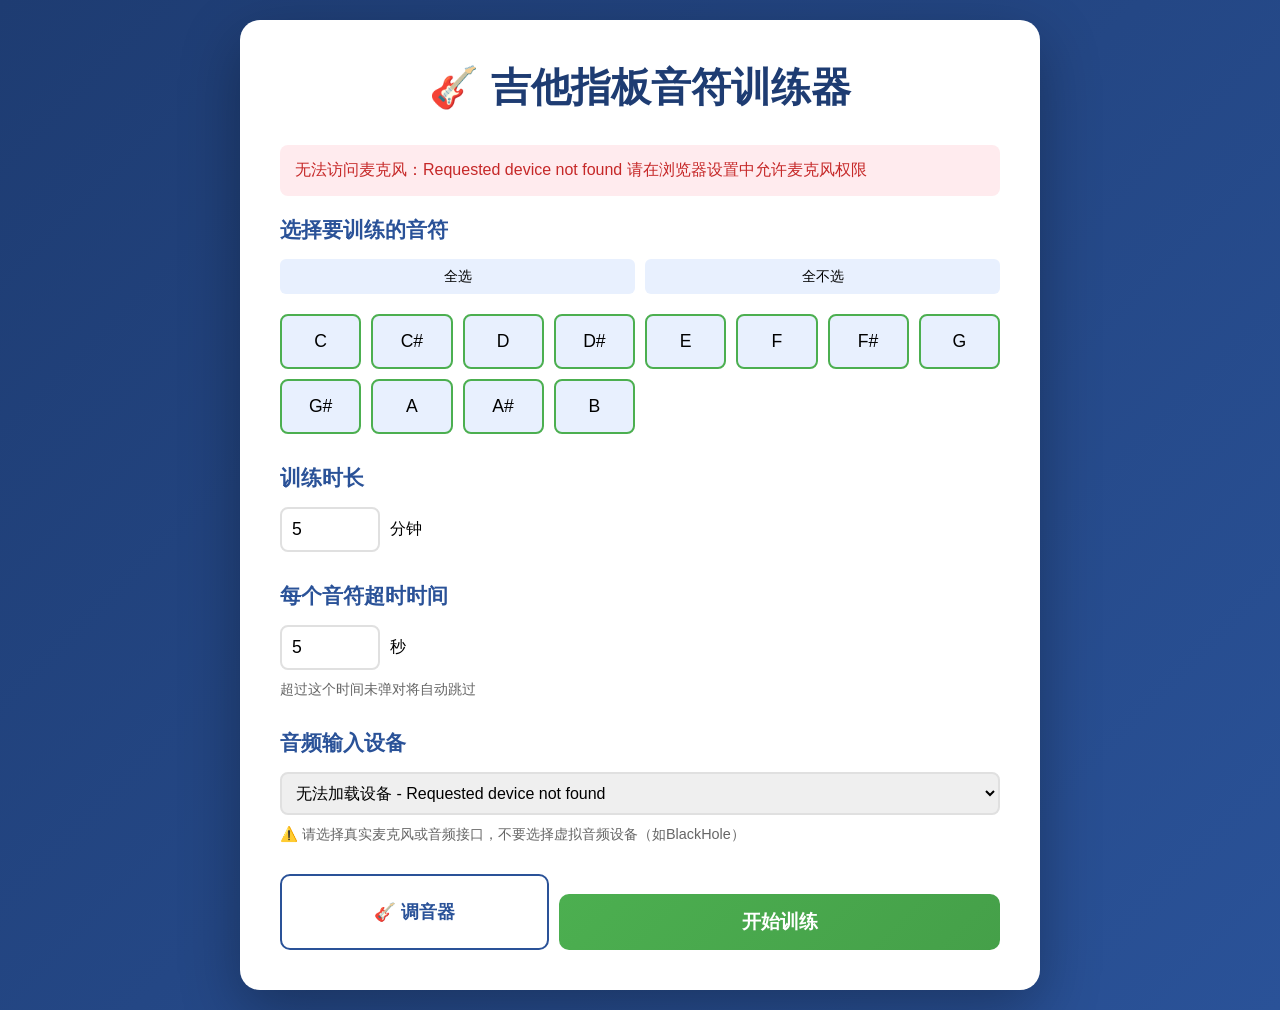
==== index.html @ ab7a96dc "Add guitar trainer with timeout feature Features: - Audio-based guitar note training - Real-time pit" ====
<!DOCTYPE html>
<html lang="zh-CN">
<head>
    <meta charset="UTF-8">
    <meta name="viewport" content="width=device-width, initial-scale=1.0">
    <title>吉他指板音符训练器</title>
    <style>
        * {
            margin: 0;
            padding: 0;
            box-sizing: border-box;
        }

        body {
            font-family: -apple-system, BlinkMacSystemFont, "Segoe UI", Roboto, sans-serif;
            background: linear-gradient(135deg, #1e3c72 0%, #2a5298 100%);
            min-height: 100vh;
            display: flex;
            justify-content: center;
            align-items: center;
            padding: 20px;
        }

        .container {
            background: white;
            border-radius: 20px;
            box-shadow: 0 20px 60px rgba(0, 0, 0, 0.3);
            padding: 40px;
            max-width: 800px;
            width: 100%;
        }

        h1 {
            text-align: center;
            color: #1e3c72;
            margin-bottom: 30px;
            font-size: 2.5em;
        }

        .screen {
            display: none;
        }

        .screen.active {
            display: block;
            animation: fadeIn 0.3s ease-in;
        }

        @keyframes fadeIn {
            from { opacity: 0; transform: translateY(10px); }
            to { opacity: 1; transform: translateY(0); }
        }

        /* Setup Screen */
        .setup-section {
            margin-bottom: 30px;
        }

        .setup-section h2 {
            color: #2a5298;
            margin-bottom: 15px;
            font-size: 1.3em;
        }

        .notes-grid {
            display: grid;
            grid-template-columns: repeat(auto-fit, minmax(80px, 1fr));
            gap: 10px;
            margin-bottom: 15px;
        }

        .note-checkbox {
            display: flex;
            align-items: center;
            justify-content: center;
            padding: 15px;
            background: #f5f5f5;
            border-radius: 8px;
            cursor: pointer;
            transition: all 0.2s;
            border: 2px solid transparent;
            user-select: none;
        }

        .note-checkbox:hover {
            background: #e8f0fe;
            border-color: #2a5298;
        }

        .note-checkbox.checked {
            background: #e8f0fe;
            border-color: #4CAF50;
        }

        .note-checkbox input {
            display: none;
        }

        .note-checkbox label {
            cursor: pointer;
            font-weight: 500;
            font-size: 1.1em;
        }

        .quick-actions {
            display: flex;
            gap: 10px;
            margin-bottom: 20px;
        }

        .quick-actions button {
            flex: 1;
            padding: 8px;
            background: #e8f0fe;
            border: none;
            border-radius: 6px;
            cursor: pointer;
            font-size: 0.9em;
        }

        .quick-actions button:hover {
            background: #d2e3fc;
        }

        .timer-input {
            display: flex;
            align-items: center;
            gap: 10px;
        }

        .timer-input input {
            width: 100px;
            padding: 10px;
            border: 2px solid #e0e0e0;
            border-radius: 8px;
            font-size: 1.1em;
        }

        .btn-primary {
            width: 100%;
            padding: 15px;
            background: linear-gradient(135deg, #4CAF50 0%, #45a049 100%);
            color: white;
            border: none;
            border-radius: 10px;
            font-size: 1.2em;
            font-weight: bold;
            cursor: pointer;
            margin-top: 20px;
            transition: transform 0.2s;
        }

        .btn-primary:hover {
            transform: scale(1.02);
        }

        .btn-primary:disabled {
            background: #ccc;
            cursor: not-allowed;
            transform: none;
        }

        /* Training Screen */
        .training-header {
            display: flex;
            justify-content: space-between;
            align-items: center;
            margin-bottom: 30px;
        }

        .timer-display {
            font-size: 1.5em;
            color: #2a5298;
            font-weight: bold;
        }

        .progress {
            font-size: 1.2em;
            color: #666;
        }

        .note-display {
            text-align: center;
            margin: 60px 0;
        }

        .target-note {
            font-size: 8em;
            font-weight: bold;
            color: #1e3c72;
            margin-bottom: 20px;
            text-shadow: 2px 2px 4px rgba(0,0,0,0.1);
        }

        .detected-note {
            font-size: 2em;
            color: #666;
            min-height: 2.5em;
        }

        .detected-note.close {
            color: #ff9800;
        }

        .detected-note.correct {
            color: #4CAF50;
            animation: pulse 0.3s ease-in-out;
        }

        @keyframes pulse {
            0%, 100% { transform: scale(1); }
            50% { transform: scale(1.1); }
        }

        /* Note Timeout Progress Bar */
        .note-timeout-bar {
            width: 100%;
            height: 8px;
            background: #e0e0e0;
            border-radius: 4px;
            overflow: hidden;
            margin-top: 15px;
        }

        .timeout-progress {
            height: 100%;
            width: 100%;
            background: linear-gradient(90deg, #4CAF50 0%, #8BC34A 50%, #CDDC39 100%);
            transition: width 0.1s linear;
            border-radius: 4px;
        }

        .timeout-progress.warning {
            background: linear-gradient(90deg, #FFC107 0%, #FF9800 100%);
        }

        .timeout-progress.danger {
            background: #F44336;
        }

        .mic-indicator {
            width: 100%;
            margin: 30px 0;
        }

        .waveform-canvas {
            width: 100%;
            height: 150px;
            background: #f5f5f5;
            border-radius: 10px;
            border: 2px solid #e0e0e0;
            display: block;
        }

        .frequency-display {
            text-align: center;
            margin-top: 10px;
            color: #666;
            font-size: 0.9em;
            font-family: monospace;
        }

        .training-controls {
            display: flex;
            gap: 10px;
            margin-top: 30px;
        }

        .training-controls button {
            flex: 1;
            padding: 12px;
            border: none;
            border-radius: 8px;
            font-size: 1em;
            cursor: pointer;
            font-weight: 500;
        }

        .btn-pause {
            background: #ff9800;
            color: white;
        }

        .btn-stop {
            background: #f44336;
            color: white;
        }

        /* Results Screen */
        .results {
            text-align: center;
        }

        .results h2 {
            color: #4CAF50;
            font-size: 2.5em;
            margin-bottom: 30px;
        }

        .stats {
            display: grid;
            grid-template-columns: repeat(auto-fit, minmax(150px, 1fr));
            gap: 20px;
            margin: 40px 0;
        }

        .stat-item {
            padding: 20px;
            background: #f5f5f5;
            border-radius: 12px;
        }

        .stat-value {
            font-size: 2.5em;
            font-weight: bold;
            color: #1e3c72;
            margin-bottom: 5px;
        }

        .stat-label {
            color: #666;
            font-size: 0.9em;
        }

        .flash-correct {
            animation: flashGreen 0.5s ease-out;
        }

        @keyframes flashGreen {
            0%, 100% { background: white; }
            50% { background: #c8e6c9; }
        }

        .error-message {
            background: #ffebee;
            color: #c62828;
            padding: 15px;
            border-radius: 8px;
            margin-bottom: 20px;
            display: none;
        }

        .error-message.show {
            display: block;
        }

        /* Tuner Screen */
        .tuner-header {
            text-align: center;
            margin-bottom: 30px;
        }

        .tuner-header h2 {
            color: #1e3c72;
            margin-bottom: 10px;
        }

        .tuner-instruction {
            color: #666;
            font-size: 0.95em;
        }

        .string-selector {
            display: grid;
            grid-template-columns: repeat(6, 1fr);
            gap: 10px;
            margin-bottom: 30px;
        }

        .string-btn {
            padding: 15px 10px;
            border: 2px solid #e0e0e0;
            border-radius: 10px;
            background: white;
            cursor: pointer;
            font-size: 1.1em;
            font-weight: bold;
            color: #1e3c72;
            transition: all 0.2s;
            text-align: center;
            line-height: 1.4;
        }

        .string-btn span {
            display: block;
            font-size: 0.7em;
            font-weight: normal;
            color: #999;
            margin-top: 5px;
        }

        .string-btn:hover {
            background: #f0f0f0;
            transform: translateY(-2px);
        }

        .string-btn.active {
            background: linear-gradient(135deg, #667eea 0%, #764ba2 100%);
            color: white;
            border-color: #667eea;
        }

        .string-btn.active span {
            color: rgba(255, 255, 255, 0.8);
        }

        .tuner-display {
            text-align: center;
            margin-bottom: 30px;
        }

        .current-frequency {
            font-size: 1.2em;
            color: #666;
            margin-bottom: 10px;
            font-family: monospace;
        }

        .current-note {
            font-size: 4em;
            font-weight: bold;
            color: #1e3c72;
            margin: 20px 0;
        }

        .cents-deviation {
            font-size: 2em;
            font-weight: bold;
            font-family: monospace;
            margin: 10px 0;
        }

        .cents-deviation.flat {
            color: #f44336;
        }

        .cents-deviation.sharp {
            color: #ff9800;
        }

        .cents-deviation.in-tune {
            color: #4CAF50;
        }

        .tuning-indicator {
            position: relative;
            height: 80px;
            background: linear-gradient(to right, #f44336 0%, #ff9800 40%, #4CAF50 50%, #ff9800 60%, #f44336 100%);
            border-radius: 10px;
            margin-bottom: 30px;
            overflow: visible;
        }

        .indicator-scale {
            position: relative;
            height: 100%;
            display: flex;
            align-items: center;
            justify-content: space-between;
            padding: 0 10px;
        }

        .scale-mark {
            position: absolute;
            color: white;
            font-size: 0.85em;
            font-weight: bold;
            transform: translateX(-50%);
        }

        .scale-mark.center {
            font-size: 1.1em;
        }

        .indicator-needle {
            position: absolute;
            top: -10px;
            left: 50%;
            width: 4px;
            height: 100px;
            background: #333;
            transform: translateX(-50%);
            transition: left 0.1s ease-out;
            border-radius: 2px;
            box-shadow: 0 2px 8px rgba(0,0,0,0.3);
        }

        .indicator-needle::before {
            content: '';
            position: absolute;
            top: 0;
            left: 50%;
            transform: translateX(-50%);
            width: 0;
            height: 0;
            border-left: 8px solid transparent;
            border-right: 8px solid transparent;
            border-top: 12px solid #333;
        }

        .tuning-status {
            position: absolute;
            bottom: -30px;
            left: 50%;
            transform: translateX(-50%);
            font-size: 1.2em;
            font-weight: bold;
            white-space: nowrap;
        }

        .tuner-controls {
            display: flex;
            gap: 10px;
            margin-top: 30px;
        }

        .tuner-controls button {
            flex: 1;
        }

        .btn-secondary {
            padding: 15px 30px;
            border: 2px solid #2a5298;
            border-radius: 10px;
            background: white;
            color: #2a5298;
            font-size: 1.1em;
            font-weight: 600;
            cursor: pointer;
            transition: all 0.2s;
        }

        .btn-secondary:hover {
            background: #f0f0f0;
            transform: translateY(-2px);
        }
    </style>
</head>
<body>
    <div class="container">
        <h1>🎸 吉他指板音符训练器</h1>

        <div class="error-message" id="errorMessage"></div>

        <!-- Setup Screen -->
        <div class="screen active" id="setupScreen">
            <div class="setup-section">
                <h2>选择要训练的音符</h2>
                <div class="quick-actions">
                    <button onclick="selectAllNotes()">全选</button>
                    <button onclick="deselectAllNotes()">全不选</button>
                </div>
                <div class="notes-grid" id="notesGrid"></div>
            </div>

            <div class="setup-section">
                <h2>训练时长</h2>
                <div class="timer-input">
                    <input type="number" id="durationInput" value="5" min="1" max="60">
                    <span>分钟</span>
                </div>
            </div>

            <div class="setup-section">
                <h2>每个音符超时时间</h2>
                <div class="timer-input">
                    <input type="number" id="noteTimeoutInput" value="5" min="1" max="30">
                    <span>秒</span>
                </div>
                <p style="margin-top: 10px; color: #666; font-size: 0.9em;">超过这个时间未弹对将自动跳过</p>
            </div>

            <div class="setup-section">
                <h2>音频输入设备</h2>
                <select id="audioDeviceSelect" style="width: 100%; padding: 10px; border: 2px solid #e0e0e0; border-radius: 8px; font-size: 1em;">
                    <option value="">加载中...</option>
                </select>
                <p style="margin-top: 10px; color: #666; font-size: 0.9em;">⚠️ 请选择真实麦克风或音频接口，不要选择虚拟音频设备（如BlackHole）</p>
            </div>

            <div style="display: flex; gap: 10px;">
                <button class="btn-secondary" onclick="showTuner()" style="flex: 1;">🎸 调音器</button>
                <button class="btn-primary" onclick="startTraining()" style="flex: 2;">开始训练</button>
            </div>
        </div>

        <!-- Tuner Screen -->
        <div class="screen" id="tunerScreen">
            <div class="tuner-header">
                <h2>吉他调音器</h2>
                <p class="tuner-instruction">请弹奏一根弦，调音器会自动检测</p>
            </div>

            <div class="string-selector">
                <button class="string-btn" data-string="0" onclick="selectString(0)">E2<br><span>82.41 Hz</span></button>
                <button class="string-btn" data-string="1" onclick="selectString(1)">A2<br><span>110.00 Hz</span></button>
                <button class="string-btn" data-string="2" onclick="selectString(2)">D3<br><span>146.83 Hz</span></button>
                <button class="string-btn" data-string="3" onclick="selectString(3)">G3<br><span>196.00 Hz</span></button>
                <button class="string-btn" data-string="4" onclick="selectString(4)">B3<br><span>246.94 Hz</span></button>
                <button class="string-btn" data-string="5" onclick="selectString(5)">E4<br><span>329.63 Hz</span></button>
            </div>

            <div class="tuner-display">
                <div class="current-frequency" id="tunerFrequency">-- Hz</div>
                <div class="current-note" id="tunerNote">--</div>
                <div class="cents-deviation" id="tunerCents">0</div>
            </div>

            <div class="tuning-indicator">
                <div class="indicator-scale">
                    <div class="scale-mark" style="left: 0%">-50</div>
                    <div class="scale-mark" style="left: 25%">-25</div>
                    <div class="scale-mark center" style="left: 50%">0</div>
                    <div class="scale-mark" style="left: 75%">+25</div>
                    <div class="scale-mark" style="right: 0%">+50</div>
                </div>
                <div class="indicator-needle" id="tunerNeedle"></div>
                <div class="tuning-status" id="tuningStatus">准备调音</div>
            </div>

            <canvas id="tunerWaveform" class="waveform-canvas" width="800" height="100"></canvas>

            <div class="tuner-controls">
                <button class="btn-secondary" onclick="backToSetup()">返回设置</button>
                <button class="btn-primary" onclick="startTrainingFromTuner()">开始训练</button>
            </div>
        </div>

        <!-- Training Screen -->
        <div class="screen" id="trainingScreen">
            <div class="training-header">
                <div class="timer-display" id="timerDisplay">05:00</div>
                <div class="progress" id="progressDisplay">0 / 0</div>
            </div>

            <div class="note-display">
                <div class="target-note" id="targetNote">A</div>
                <div class="detected-note" id="detectedNote">等待检测...</div>
            </div>

                <div class="note-timeout-bar" id="noteTimeoutBar">
                    <div class="timeout-progress" id="timeoutProgress"></div>
                </div>

            <div class="mic-indicator">
                <canvas id="waveformCanvas" class="waveform-canvas" width="800" height="150"></canvas>
                <div class="frequency-display" id="frequencyDisplay">等待音频输入...</div>
            </div>

            <div class="training-controls">
                <button class="btn-pause" onclick="pauseTraining()">暂停</button>
                <button class="btn-stop" onclick="stopTraining()">结束训练</button>
            </div>
        </div>

        <!-- Results Screen -->
        <div class="screen" id="resultsScreen">
            <div class="results">
                <h2>🎉 训练完成！</h2>
                <div class="stats">
                    <div class="stat-item">
                        <div class="stat-value" id="totalNotes">0</div>
                        <div class="stat-label">完成音符数</div>
                    </div>
                    <div class="stat-item">
                        <div class="stat-value" id="accuracy">0%</div>
                        <div class="stat-label">准确率</div>
                    </div>
                    <div class="stat-item">
                        <div class="stat-value" id="timeTaken">0:00</div>
                        <div class="stat-label">用时</div>
                    </div>
                </div>
                <button class="btn-primary" onclick="resetTraining()">再来一次</button>
            </div>
        </div>
    </div>

    <script>
        const NOTES = ['C', 'C#', 'D', 'D#', 'E', 'F', 'F#', 'G', 'G#', 'A', 'A#', 'B'];
        const NOTE_FREQUENCIES = {
            'C': 261.63, 'C#': 277.18, 'D': 293.66, 'D#': 311.13,
            'E': 329.63, 'F': 349.23, 'F#': 369.99, 'G': 392.00,
            'G#': 415.30, 'A': 440.00, 'A#': 466.16, 'B': 493.88
        };

        let audioContext, analyser, microphone, animationFrame;
        let waveformCanvas, waveformCtx;
        let selectedNotes = [...NOTES];
        let currentNote = '';
        let correctCount = 0;
        let totalAttempts = 0;
        let startTime, endTime;
        let trainingDuration = 5 * 60; // seconds
        let timerInterval;
        let remainingTime;
        let isPaused = false;
        let lastNote = '';

        // Tuner mode variables
        const GUITAR_STRINGS = [
            { name: 'E2', frequency: 82.41, note: 'E', octave: 2 },
            { name: 'A2', frequency: 110.00, note: 'A', octave: 2 },
            { name: 'D3', frequency: 146.83, note: 'D', octave: 3 },
            { name: 'G3', frequency: 196.00, note: 'G', octave: 3 },
            { name: 'B3', frequency: 246.94, note: 'B', octave: 3 },
            { name: 'E4', frequency: 329.63, note: 'E', octave: 4 }
        ];
        let isTunerMode = false;
        let selectedString = null;
        let tunerWaveformCanvas, tunerWaveformCtx;
        
        // Smoothing variables for tuner
        let smoothedCents = 0;
        let smoothedFrequency = 0;
        const TUNER_SMOOTHING_FACTOR = 0.3; // Lower = more smoothing (0.1-0.5)
        
        // Training mode detection variables
        let detectionHistory = [];
        const DETECTION_CONFIRMATION_TIME = 500; // ms - need to detect same note for this long
        const DETECTION_COOLDOWN_TIME = 800; // ms - prevent re-detection too quickly
        let lastDetectionTime = 0;
        let isInCooldown = false;

        // Note timeout variables
        let noteTimeout = 5;             // 每个音符的超时时间 (秒)
        let noteStartTime = 0;           // 当前音符开始时间
        let noteTimeoutInterval = null;  // 超时计时器
        // Initialize
        function init() {
            loadSettings();
            createNoteCheckboxes();
            loadAudioDevices();
        }

        function createNoteCheckboxes() {
            const grid = document.getElementById('notesGrid');
            NOTES.forEach(note => {
                const div = document.createElement('div');
                div.className = 'note-checkbox';
                const isChecked = selectedNotes.includes(note);
                if (isChecked) {
                    div.classList.add('checked');
                }
                div.innerHTML = `
                    <input type="checkbox" id="note-${note}" ${isChecked ? 'checked' : ''}>
                    <label>${note}</label>
                `;
                div.onclick = function() {
                    toggleNote(note);
                };
                grid.appendChild(div);
            });
        }

        function toggleNote(note) {
            const checkbox = document.getElementById(`note-${note}`);
            const div = checkbox.parentElement;
            checkbox.checked = !checkbox.checked;
            if (checkbox.checked) {
                div.classList.add('checked');
            } else {
                div.classList.remove('checked');
            }
            updateSelectedNotes();
            saveSettings();
        }

        function updateSelectedNotes() {
            selectedNotes = NOTES.filter(note => 
                document.getElementById(`note-${note}`).checked
            );
        }

        function selectAllNotes() {
            NOTES.forEach(note => {
                const checkbox = document.getElementById(`note-${note}`);
                checkbox.checked = true;
                checkbox.parentElement.classList.add('checked');
            });
            updateSelectedNotes();
            saveSettings();
        }

        function deselectAllNotes() {
            NOTES.forEach(note => {
                const checkbox = document.getElementById(`note-${note}`);
                checkbox.checked = false;
                checkbox.parentElement.classList.remove('checked');
            });
            updateSelectedNotes();
            saveSettings();
        }
        function saveSettings() {
            const settings = {
                selectedNotes: selectedNotes,
                duration: document.getElementById('durationInput').value,
                noteTimeout: document.getElementById('noteTimeoutInput').value
            };
            localStorage.setItem('guitarTrainerSettings', JSON.stringify(settings));
        }

        function loadSettings() {
            const saved = localStorage.getItem('guitarTrainerSettings');
            if (saved) {
                try {
                    const settings = JSON.parse(saved);
                    if (settings.selectedNotes && settings.selectedNotes.length > 0) {
                        selectedNotes = settings.selectedNotes;
                    }
                    if (settings.duration) {
                        document.getElementById('durationInput').value = settings.duration;
                    }
                    if (settings.noteTimeout) {
                        document.getElementById('noteTimeoutInput').value = settings.noteTimeout;
                    }
                } catch (e) {
                    console.error('Failed to load settings:', e);
                }
            }
        }

        async function loadAudioDevices() {
            const select = document.getElementById('audioDeviceSelect');
            try {
                console.log('Requesting microphone permission...');
                // 首先请求麦克风权限，这样才能获取设备名称
                const tempStream = await navigator.mediaDevices.getUserMedia({ 
                    audio: true,
                    video: false
                });
                console.log('Permission granted, stream:', tempStream);
                
                // 停止临时流
                tempStream.getTracks().forEach(track => {
                    console.log('Stopping track:', track.label);
                    track.stop();
                });
                
                // 等待一下让权限完全生效
                await new Promise(resolve => setTimeout(resolve, 100));
                
                // 现在再次枚举设备，就能看到名称了
                const devices = await navigator.mediaDevices.enumerateDevices();
                console.log('All devices:', devices);
                
                const audioInputs = devices.filter(device => device.kind === 'audioinput');
                console.log('Audio input devices:', audioInputs);
                
                select.innerHTML = '';
                
                if (audioInputs.length === 0) {
                    select.innerHTML = '<option value="">未找到音频输入设备</option>';
                    showError('未找到音频输入设备');
                    return;
                }
                
                // 过滤掉空deviceId的设备
                const validDevices = audioInputs.filter(d => d.deviceId);
                
                if (validDevices.length === 0) {
                    select.innerHTML = '<option value="">无可用设备（权限可能被拒绝）</option>';
                    showError('无法访问音频设备，请检查浏览器权限设置');
                    return;
                }
                
                validDevices.forEach((device, index) => {
                    const option = document.createElement('option');
                    option.value = device.deviceId;
                    const label = device.label || `设备 ${index + 1}`;
                    option.textContent = label;
                    
                    // 标记默认设备
                    if (device.deviceId === 'default' || index === 0) {
                        option.textContent = '✅ ' + label + (device.deviceId === 'default' ? ' (系统默认)' : ' (推荐)');
                        option.selected = true;
                    }
                    
                    select.appendChild(option);
                });
                
                console.log('Device list populated with', validDevices.length, 'devices');
                
            } catch (error) {
                console.error('Failed to load audio devices:', error);
                select.innerHTML = '<option value="">无法加载设备 - ' + error.message + '</option>';
                showError('无法访问麦克风：' + error.message + '\n\n请在浏览器设置中允许麦克风权限');
            }
        }

        function showError(message) {
            const errorEl = document.getElementById('errorMessage');
            errorEl.textContent = message;
            errorEl.classList.add('show');
            setTimeout(() => errorEl.classList.remove('show'), 5000);
        }

        function showScreen(screenId) {
            document.querySelectorAll('.screen').forEach(s => s.classList.remove('active'));
            document.getElementById(screenId).classList.add('active');
        }

        async function startTraining() {
            updateSelectedNotes();
            saveSettings();
            
            if (selectedNotes.length === 0) {
                showError('请至少选择一个音符！');
                return;
            }

            const duration = parseInt(document.getElementById('durationInput').value);
            if (duration < 1 || duration > 60) {
                showError('训练时长必须在1-60分钟之间！');
            }

            const timeout = parseInt(document.getElementById('noteTimeoutInput').value);
            if (timeout < 1 || timeout > 30) {
                showError('超时时间必须在1-30秒之间！');
                return;
            }

            trainingDuration = duration * 60;
            remainingTime = trainingDuration;
            noteTimeout = timeout;  // 设置超时时间
            correctCount = 0;
            totalAttempts = 0;
            startTime = Date.now();
            isPaused = false;
            
            // Reset detection state
            detectionHistory = [];
            isInCooldown = false;
            lastDetectionTime = 0;

            try {
                await initAudio();
                showScreen('trainingScreen');
                nextNote();
                startTimer();
            } catch (error) {
                showError('无法访问麦克风：' + error.message);
            }
        }

        async function initAudio() {
            console.log('initAudio: Starting...');
            try {
                audioContext = new (window.AudioContext || window.webkitAudioContext)();
                console.log('initAudio: AudioContext created', audioContext.state);
                
                analyser = audioContext.createAnalyser();
                analyser.fftSize = 2048;
                analyser.smoothingTimeConstant = 0.8;
                console.log('initAudio: Analyser created');

                const selectedDeviceId = document.getElementById('audioDeviceSelect').value;
                const constraints = { 
                    audio: {
                        deviceId: selectedDeviceId ? { exact: selectedDeviceId } : undefined,
                        echoCancellation: false,
                        noiseSuppression: false,
                        autoGainControl: false
                    }
                };
                const stream = await navigator.mediaDevices.getUserMedia(constraints);
                console.log('initAudio: Microphone stream obtained', stream.getAudioTracks());
                
                microphone = audioContext.createMediaStreamSource(stream);
                microphone.connect(analyser);
                console.log('initAudio: Microphone connected to analyser');
                
                // Initialize canvas
                waveformCanvas = document.getElementById('waveformCanvas');
                waveformCtx = waveformCanvas.getContext('2d');
                console.log('initAudio: Canvas initialized', waveformCanvas.width, 'x', waveformCanvas.height);
                
                // Start processing loop
                processAudio();
                console.log('initAudio: Processing loop started');
            } catch (error) {
                console.error('initAudio: Error', error);
                throw error;
            }
        }

        function processAudio() {
            if (!audioContext || audioContext.state === 'closed') {
                console.log('processAudio: audioContext not ready');
                return;
            }
            
            animationFrame = requestAnimationFrame(processAudio);
            
            if (isPaused) return;

            const bufferLength = analyser.fftSize;
            const buffer = new Float32Array(bufferLength);
            analyser.getFloatTimeDomainData(buffer);
            
            // Draw waveform
            try {
                drawWaveform(buffer);
            } catch (error) {
                console.error('processAudio: drawWaveform error', error);
            }

            // Calculate volume
            const volume = Math.sqrt(buffer.reduce((sum, val) => sum + val * val, 0) / buffer.length);
            
            // Detect pitch
            const frequency = autoCorrelate(buffer, audioContext.sampleRate);
            
            if (frequency > 0 && volume > 0.003) {
                const note = frequencyToNote(frequency);
                updateFrequencyDisplay(frequency, note, volume);
                updateDetectedNote(note, frequency);
                checkNote(note);
            } else {
                updateFrequencyDisplay(-1, '', volume);
            }
        }

        function drawWaveform(buffer) {
            if (!waveformCanvas || !waveformCtx) {
                console.error('drawWaveform: canvas not initialized');
                return;
            }
            const canvas = waveformCanvas;
            const ctx = waveformCtx;
            const width = canvas.width;
            const height = canvas.height;
            
            // Clear canvas
            ctx.fillStyle = '#f5f5f5';
            ctx.fillRect(0, 0, width, height);
            
            // Draw center line
            ctx.strokeStyle = '#e0e0e0';
            ctx.lineWidth = 1;
            ctx.beginPath();
            ctx.moveTo(0, height / 2);
            ctx.lineTo(width, height / 2);
            ctx.stroke();
            
            // Draw waveform
            ctx.strokeStyle = '#2a5298';
            ctx.lineWidth = 2;
            ctx.beginPath();
            
            const sliceWidth = width / buffer.length;
            let x = 0;
            
            for (let i = 0; i < buffer.length; i++) {
                const v = buffer[i];
                const y = (v + 1) * height / 2;
                
                if (i === 0) {
                    ctx.moveTo(x, y);
                } else {
                    ctx.lineTo(x, y);
                }
                
                x += sliceWidth;
            }
            
            ctx.stroke();
            
            // 添加调试信息 - 显示波形统计
            const rms = Math.sqrt(buffer.reduce((sum, val) => sum + val * val, 0) / buffer.length);
            const peak = Math.max(...Array.from(buffer).map(Math.abs));
            ctx.fillStyle = '#666';
            ctx.font = '12px monospace';
            ctx.fillText(`RMS: ${(rms * 100).toFixed(2)}% | Peak: ${(peak * 100).toFixed(2)}%`, 10, 20);
        }

        function updateFrequencyDisplay(frequency, note, volume) {
            const display = document.getElementById('frequencyDisplay');
            if (frequency > 0) {
                display.textContent = `频率: ${frequency.toFixed(2)} Hz | 音符: ${note} | 音量: ${(volume * 100).toFixed(1)}%`;
                display.style.color = '#2a5298';
            } else if (volume > 0.005) {
                display.textContent = `音量: ${(volume * 100).toFixed(1)}% | 音量太小或频率不明确`;
                display.style.color = '#999';
            } else {
                display.textContent = '等待音频输入...';
                display.style.color = '#999';
            }
        }

        /**
         * YIN Algorithm for pitch detection
         * Based on: "YIN, a fundamental frequency estimator for speech and music"
         * by Alain de Cheveigné and Hideki Kawahara (2002)
         * 
         * This is the industry standard used by GuitarTuna and similar apps.
         * Much better than autocorrelation for musical instruments.
         */
        function yinPitchDetection(buffer, sampleRate) {
            const threshold = 0.15;  // Standard YIN threshold
            const bufferSize = buffer.length;
            const halfBufferSize = Math.floor(bufferSize / 2);
            
            // Step 1: Calculate the difference function
            const yinBuffer = new Float32Array(halfBufferSize);
            yinBuffer[0] = 1;  // First value is always 1 (will be set in step 2)
            
            // Calculate squared difference
            for (let tau = 1; tau < halfBufferSize; tau++) {
                let sum = 0;
                for (let i = 0; i < halfBufferSize; i++) {
                    const delta = buffer[i] - buffer[i + tau];
                    sum += delta * delta;
                }
                yinBuffer[tau] = sum;
            }
            
            // Step 2: Cumulative mean normalized difference
            yinBuffer[0] = 1;
            let runningSum = 0;
            
            for (let tau = 1; tau < halfBufferSize; tau++) {
                runningSum += yinBuffer[tau];
                if (runningSum === 0) {
                    yinBuffer[tau] = 1;
                } else {
                    yinBuffer[tau] *= tau / runningSum;
                }
            }
            
            // Step 3: Absolute threshold
            // Find the first valley below threshold in guitar frequency range
            const MIN_FREQ = 75;   // Below E2
            const MAX_FREQ = 1400; // Above E6
            
            const minTau = Math.max(Math.floor(sampleRate / MAX_FREQ), 2);
            const maxTau = Math.min(Math.floor(sampleRate / MIN_FREQ), halfBufferSize - 1);
            
            let tau = minTau;
            
            // Search for first point below threshold
            while (tau < maxTau) {
                if (yinBuffer[tau] < threshold) {
                    // Found a dip below threshold
                    // Now find the local minimum (valley)
                    while (tau + 1 < maxTau && yinBuffer[tau + 1] < yinBuffer[tau]) {
                        tau++;
                    }
                    
                    // Found the valley, now do parabolic interpolation
                    let betterTau = tau;
                    
                    if (tau > 0 && tau < halfBufferSize - 1) {
                        const s0 = yinBuffer[tau - 1];
                        const s1 = yinBuffer[tau];
                        const s2 = yinBuffer[tau + 1];
                        
                        // Parabolic interpolation to get sub-sample precision
                        const adjustment = (s2 - s0) / (2 * (2 * s1 - s2 - s0));
                        if (!isNaN(adjustment) && isFinite(adjustment)) {
                            betterTau = tau + adjustment;
                        }
                    }
                    
                    const frequency = sampleRate / betterTau;
                    
                    // Validate frequency is in guitar range
                    if (frequency >= MIN_FREQ && frequency <= MAX_FREQ) {
                        return frequency;
                    }
                }
                tau++;
            }
            
            // No good pitch found
            return -1;
        }

        // Main pitch detection function
        function autoCorrelate(buffer, sampleRate) {
            // Calculate RMS for noise gate
            let rms = 0;
            for (let i = 0; i < buffer.length; i++) {
                rms += buffer[i] * buffer[i];
            }
            rms = Math.sqrt(rms / buffer.length);
            
            // Noise gate - ignore very quiet sounds
            if (rms < 0.003) return -1;
            
            // Use YIN algorithm for pitch detection
            return yinPitchDetection(buffer, sampleRate);
        }

        function frequencyToNote(frequency) {
            const noteNum = 12 * (Math.log(frequency / 440) / Math.log(2));
            const roundedNoteNum = Math.round(noteNum);
            const noteIndex = (roundedNoteNum + 9 + 120) % 12; // +9 because A is index 9
            return NOTES[noteIndex];
        }

        function getCentsOff(frequency, targetNote) {
            const targetFreq = NOTE_FREQUENCIES[targetNote];
            let closestFreq = targetFreq;
            
            // Check different octaves
            for (let octave = 0.25; octave <= 4; octave *= 2) {
                const freq = targetFreq * octave;
                if (Math.abs(frequency - freq) < Math.abs(frequency - closestFreq)) {
                    closestFreq = freq;
                }
            }
            
            return 1200 * Math.log2(frequency / closestFreq);
        }


        function updateDetectedNote(note, frequency) {
            const detectedEl = document.getElementById('detectedNote');
            const centsOff = getCentsOff(frequency, currentNote);
            
            if (note === currentNote && Math.abs(centsOff) < 50) {
                const centsText = centsOff > 0 ? `+${centsOff.toFixed(0)}` : centsOff.toFixed(0);
                detectedEl.textContent = `♪ ${note} (${centsText} 音分)`;
                detectedEl.className = 'detected-note correct';
            } else if (Math.abs(centsOff) < 100) {
                detectedEl.textContent = `♪ ${note} (接近 ${currentNote})`;
                detectedEl.className = 'detected-note close';
            } else {
                detectedEl.textContent = `♪ ${note}`;
                detectedEl.className = 'detected-note';
            }
        }

        function checkNote(detectedNote) {
            const now = Date.now();
            
            // Check if we're in cooldown period after last successful detection
            if (isInCooldown) {
                return;
            }
            
            // Add to detection history with timestamp
            detectionHistory.push({
                note: detectedNote,
                timestamp: now
            });
            
            // Remove old detections outside the confirmation window
            detectionHistory = detectionHistory.filter(d => 
                now - d.timestamp < DETECTION_CONFIRMATION_TIME
            );
            
            // Check if we have consistent detections of the correct note
            const correctDetections = detectionHistory.filter(d => d.note === currentNote);
            
            // Need at least 5 consistent detections within the time window
            if (correctDetections.length >= 5) {
                // Success! Note confirmed
                
                // 清除超时计时器
                if (noteTimeoutInterval) {
                    clearInterval(noteTimeoutInterval);
                    noteTimeoutInterval = null;
                }
                
                correctCount++;
                totalAttempts++;
                
                // Enter cooldown to prevent immediate re-detection
                isInCooldown = true;
                lastDetectionTime = now;
                detectionHistory = []; // Clear history
                
                document.querySelector('.container').classList.add('flash-correct');
                setTimeout(() => {
                    document.querySelector('.container').classList.remove('flash-correct');
                }, 500);
                
                setTimeout(() => {
                    isInCooldown = false; // Exit cooldown before next note
                    nextNote();
                }, DETECTION_COOLDOWN_TIME);
            }
        }


        /**
         * 启动音符超时计时
         */
        function startNoteTimeout() {
            // 清除之前的计时器
            if (noteTimeoutInterval) {
                clearInterval(noteTimeoutInterval);
            }
            
            // 重置进度条
            const progressBar = document.getElementById('timeoutProgress');
            if (progressBar) {
                progressBar.style.width = '100%';
                progressBar.classList.remove('warning', 'danger');
            }
            
            // 记录开始时间
            noteStartTime = Date.now();
            
            // 每 100ms 更新一次进度
            noteTimeoutInterval = setInterval(() => {
                if (isPaused) return;
                
                const elapsed = (Date.now() - noteStartTime) / 1000;
                const remaining = noteTimeout - elapsed;
                
                if (remaining <= 0) {
                    handleNoteTimeout();
                } else {
                    const progress = (remaining / noteTimeout) * 100;
                    updateNoteProgress(progress);
                }
            }, 100);
        }
        
        /**
         * 更新超时进度条
         */
        function updateNoteProgress(progress) {
            const progressBar = document.getElementById('timeoutProgress');
            if (!progressBar) return;
            
            progressBar.style.width = progress + '%';
            
            // 根据剩余时间改变颜色
            progressBar.classList.remove('warning', 'danger');
            if (progress < 30) {
                progressBar.classList.add('danger');
            } else if (progress < 60) {
                progressBar.classList.add('warning');
            }
        }
        
        /**
         * 处理音符超时
         */
        function handleNoteTimeout() {
            // 清除计时器
            if (noteTimeoutInterval) {
                clearInterval(noteTimeoutInterval);
                noteTimeoutInterval = null;
            }
            
            // 增加尝试次数
            totalAttempts++;
            
            // 显示超时消息
            const detectedEl = document.getElementById('detectedNote');
            detectedEl.textContent = '超时！';
            detectedEl.style.color = '#F44336';
            
            // 等待一下然后切换到下一个音符
            setTimeout(() => {
                nextNote();
            }, 500);
        }
        function nextNote() {
            let newNote;
            do {
                newNote = selectedNotes[Math.floor(Math.random() * selectedNotes.length)];
            } while (newNote === lastNote && selectedNotes.length > 1);
            
            lastNote = newNote;
            currentNote = newNote;
            
            // Reset detection state for new note
            detectionHistory = [];
            isInCooldown = false;
            
            document.getElementById('targetNote').textContent = newNote;
            document.getElementById('detectedNote').textContent = '等待检测...';
            document.getElementById('detectedNote').className = 'detected-note';
            updateProgress();
            
            // 启动超时计时
            noteStartTime = Date.now();
            startNoteTimeout();
        }

        function updateProgress() {
            document.getElementById('progressDisplay').textContent = 
                `${correctCount} 个音符`;
        }

        function startTimer() {
            updateTimerDisplay();
            timerInterval = setInterval(() => {
                if (!isPaused) {
                    remainingTime--;
                    updateTimerDisplay();
                    
                    if (remainingTime <= 0) {
                        endTraining();
                    }
                }
            }, 1000);
        }

        function updateTimerDisplay() {
            const minutes = Math.floor(remainingTime / 60);
            const seconds = remainingTime % 60;
            document.getElementById('timerDisplay').textContent = 
                `${String(minutes).padStart(2, '0')}:${String(seconds).padStart(2, '0')}`;
        }

        function pauseTraining() {
            isPaused = !isPaused;
            const btn = document.querySelector('.btn-pause');
            btn.textContent = isPaused ? '继续' : '暂停';
        }

        function stopTraining() {
            if (confirm('确定要结束训练吗？')) {
                endTraining();
            }
        }

        function endTraining() {
            clearInterval(timerInterval);
            
            // 清理超时计时器
            if (noteTimeoutInterval) {
                clearInterval(noteTimeoutInterval);
                noteTimeoutInterval = null;
            }
            if (animationFrame) {
                cancelAnimationFrame(animationFrame);
            }
            endTime = Date.now();
            
            if (microphone && microphone.mediaStream) {
                microphone.mediaStream.getTracks().forEach(track => track.stop());
            }
            if (audioContext) {
                audioContext.close();
            }

            showResults();
        }

        function showResults() {
            const actualTime = Math.floor((endTime - startTime) / 1000);
            const minutes = Math.floor(actualTime / 60);
            const seconds = actualTime % 60;

            document.getElementById('totalNotes').textContent = correctCount;
            document.getElementById('accuracy').textContent = 
                totalAttempts > 0 ? Math.round((correctCount / totalAttempts) * 100) + '%' : 'N/A';
            document.getElementById('timeTaken').textContent = 
                `${minutes}:${String(seconds).padStart(2, '0')}`;

            showScreen('resultsScreen');
        }

        function resetTraining() {
            showScreen('setupScreen');
        }


        // ============== TUNER MODE FUNCTIONS ==============

        function showTuner() {
            console.log('showTuner: Entering tuner mode');
            isTunerMode = true;
            showScreen('tunerScreen');
            
            // Initialize tuner waveform canvas
            tunerWaveformCanvas = document.getElementById('tunerWaveform');
            tunerWaveformCtx = tunerWaveformCanvas.getContext('2d');
            
            // Reset smoothing variables
            smoothedCents = 0;
            smoothedFrequency = 0;
            
            // Start audio processing for tuner
            initAudioForTuner();
        }

        async function initAudioForTuner() {
            try {
                console.log('initAudioForTuner: Starting audio for tuner');
                const selectedDeviceId = document.getElementById('audioDeviceSelect').value;
                const constraints = {
                    audio: {
                        deviceId: selectedDeviceId ? { exact: selectedDeviceId } : undefined,
                        echoCancellation: false,
                        noiseSuppression: false,
                        autoGainControl: false
                    }
                };

                const stream = await navigator.mediaDevices.getUserMedia(constraints);
                
                audioContext = new (window.AudioContext || window.webkitAudioContext)();
                analyser = audioContext.createAnalyser();
                analyser.fftSize = 2048;
                analyser.smoothingTimeConstant = 0.8;
                
                microphone = audioContext.createMediaStreamSource(stream);
                microphone.mediaStream = stream;
                microphone.connect(analyser);
                
                console.log('initAudioForTuner: Audio initialized, starting processing');
                processTunerAudio();
            } catch (error) {
                console.error('initAudioForTuner: Error', error);
                alert('无法访问麦克风: ' + error.message);
            }
        }

        function processTunerAudio() {
            if (!audioContext || audioContext.state === 'closed') {
                console.log('processTunerAudio: audioContext not ready');
                return;
            }
            
            animationFrame = requestAnimationFrame(processTunerAudio);
            
            if (!isTunerMode) return;

            const bufferLength = analyser.fftSize;
            const buffer = new Float32Array(bufferLength);
            analyser.getFloatTimeDomainData(buffer);
            
            // Draw waveform for tuner
            drawTunerWaveform(buffer);

            // Calculate volume
            const volume = Math.sqrt(buffer.reduce((sum, val) => sum + val * val, 0) / buffer.length);
            
            // Detect pitch
            const frequency = autoCorrelate(buffer, audioContext.sampleRate);
            
            if (frequency > 0 && volume > 0.003) {
                updateTunerDisplay(frequency, volume);
            } else {
                // No clear pitch detected
                document.getElementById('tunerFrequency').textContent = '-- Hz';
                document.getElementById('tunerNote').textContent = '--';
                document.getElementById('tunerCents').textContent = '0';
                document.getElementById('tunerCents').className = 'cents-deviation';
                document.getElementById('tuningStatus').textContent = '等待音频输入...';
                document.getElementById('tuningStatus').style.color = '#999';
            }
        }

        function drawTunerWaveform(buffer) {
            if (!tunerWaveformCanvas || !tunerWaveformCtx) return;
            
            const width = tunerWaveformCanvas.width;
            const height = tunerWaveformCanvas.height;
            const ctx = tunerWaveformCtx;
            
            ctx.fillStyle = '#f5f5f5';
            ctx.fillRect(0, 0, width, height);
            
            ctx.lineWidth = 2;
            ctx.strokeStyle = '#2a5298';
            ctx.beginPath();
            
            const sliceWidth = width / buffer.length;
            let x = 0;
            
            for (let i = 0; i < buffer.length; i++) {
                const v = buffer[i];
                const y = (v + 1) * height / 2;
                
                if (i === 0) {
                    ctx.moveTo(x, y);
                } else {
                    ctx.lineTo(x, y);
                }
                
                x += sliceWidth;
            }
            
            ctx.stroke();
            
            // Draw center line
            ctx.strokeStyle = '#ddd';
            ctx.lineWidth = 1;
            ctx.beginPath();
            ctx.moveTo(0, height / 2);
            ctx.lineTo(width, height / 2);
            ctx.stroke();
        }

        function updateTunerDisplay(frequency, volume) {
            // Find closest note
            const noteInfo = frequencyToNoteDetailed(frequency);
            
            // Apply smoothing to frequency and cents using exponential moving average
            if (smoothedFrequency === 0) {
                // Initialize on first detection
                smoothedFrequency = frequency;
                smoothedCents = noteInfo.cents;
            } else {
                // Smooth the values (low-pass filter)
                smoothedFrequency = smoothedFrequency * (1 - TUNER_SMOOTHING_FACTOR) + frequency * TUNER_SMOOTHING_FACTOR;
                smoothedCents = smoothedCents * (1 - TUNER_SMOOTHING_FACTOR) + noteInfo.cents * TUNER_SMOOTHING_FACTOR;
            }
            
            document.getElementById('tunerFrequency').textContent = smoothedFrequency.toFixed(2) + ' Hz';
            document.getElementById('tunerNote').textContent = noteInfo.note;
            
            const centsElement = document.getElementById('tunerCents');
            const statusElement = document.getElementById('tuningStatus');
            const needleElement = document.getElementById('tunerNeedle');
            
            // Format cents display using smoothed value
            const centsText = smoothedCents > 0 ? '+' + smoothedCents.toFixed(0) : smoothedCents.toFixed(0);
            centsElement.textContent = centsText;
            
            // Color code based on tuning accuracy
            if (Math.abs(smoothedCents) <= 5) {
                centsElement.className = 'cents-deviation in-tune';
                statusElement.textContent = '✓ 已调准';
                statusElement.style.color = '#4CAF50';
            } else if (Math.abs(smoothedCents) <= 15) {
                centsElement.className = smoothedCents < 0 ? 'cents-deviation flat' : 'cents-deviation sharp';
                statusElement.textContent = smoothedCents < 0 ? '↓ 偏低' : '↑ 偏高';
                statusElement.style.color = '#ff9800';
            } else {
                centsElement.className = smoothedCents < 0 ? 'cents-deviation flat' : 'cents-deviation sharp';
                statusElement.textContent = smoothedCents < 0 ? '↓↓ 太低' : '↑↑ 太高';
                statusElement.style.color = '#f44336';
            }
            
            // Move needle using smoothed cents (map -50 to +50 cents to 0% to 100% position)
            const needlePosition = 50 + (smoothedCents / 50) * 50;
            const clampedPosition = Math.max(0, Math.min(100, needlePosition));
            needleElement.style.left = clampedPosition + '%';
        }

        function frequencyToNoteDetailed(frequency) {
            // Calculate note from frequency
            const A4 = 440;
            const C0 = A4 * Math.pow(2, -4.75); // C0 = 16.35 Hz
            
            // Calculate how many semitones away from C0
            const halfStepsFromC0 = 12 * Math.log2(frequency / C0);
            const roundedHalfSteps = Math.round(halfStepsFromC0);
            
            // Calculate cents deviation from the nearest note
            const cents = (halfStepsFromC0 - roundedHalfSteps) * 100;
            
            // Get note name and octave
            const noteIndex = roundedHalfSteps % 12;
            const octave = Math.floor(roundedHalfSteps / 12);
            const noteName = NOTES[noteIndex];
            
            return {
                note: noteName + octave,
                noteName: noteName,
                octave: octave,
                cents: cents,
                frequency: frequency
            };
        }

        function selectString(stringIndex) {
            // Update UI
            document.querySelectorAll('.string-btn').forEach((btn, idx) => {
                if (idx === stringIndex) {
                    btn.classList.add('active');
                } else {
                    btn.classList.remove('active');
                }
            });
            
            selectedString = stringIndex;
            const targetString = GUITAR_STRINGS[stringIndex];
            console.log('Selected string:', targetString.name, targetString.frequency + ' Hz');
        }

        function backToSetup() {
            console.log('backToSetup: Leaving tuner mode');
            isTunerMode = false;
            
            // Stop audio
            if (animationFrame) {
                cancelAnimationFrame(animationFrame);
            }
            if (microphone && microphone.mediaStream) {
                microphone.mediaStream.getTracks().forEach(track => track.stop());
            }
            if (audioContext) {
                audioContext.close();
                audioContext = null;
            }
            
            showScreen('setupScreen');
        }

        function startTrainingFromTuner() {
            console.log('startTrainingFromTuner: Going from tuner to training');
            isTunerMode = false;
            
            // Stop tuner audio
            if (animationFrame) {
                cancelAnimationFrame(animationFrame);
            }
            if (microphone && microphone.mediaStream) {
                microphone.mediaStream.getTracks().forEach(track => track.stop());
            }
            if (audioContext) {
                audioContext.close();
                audioContext = null;
            }
            
            // Start training
            startTraining();
        }
        // Initialize on load
        init();
    </script>
</body>
</html>
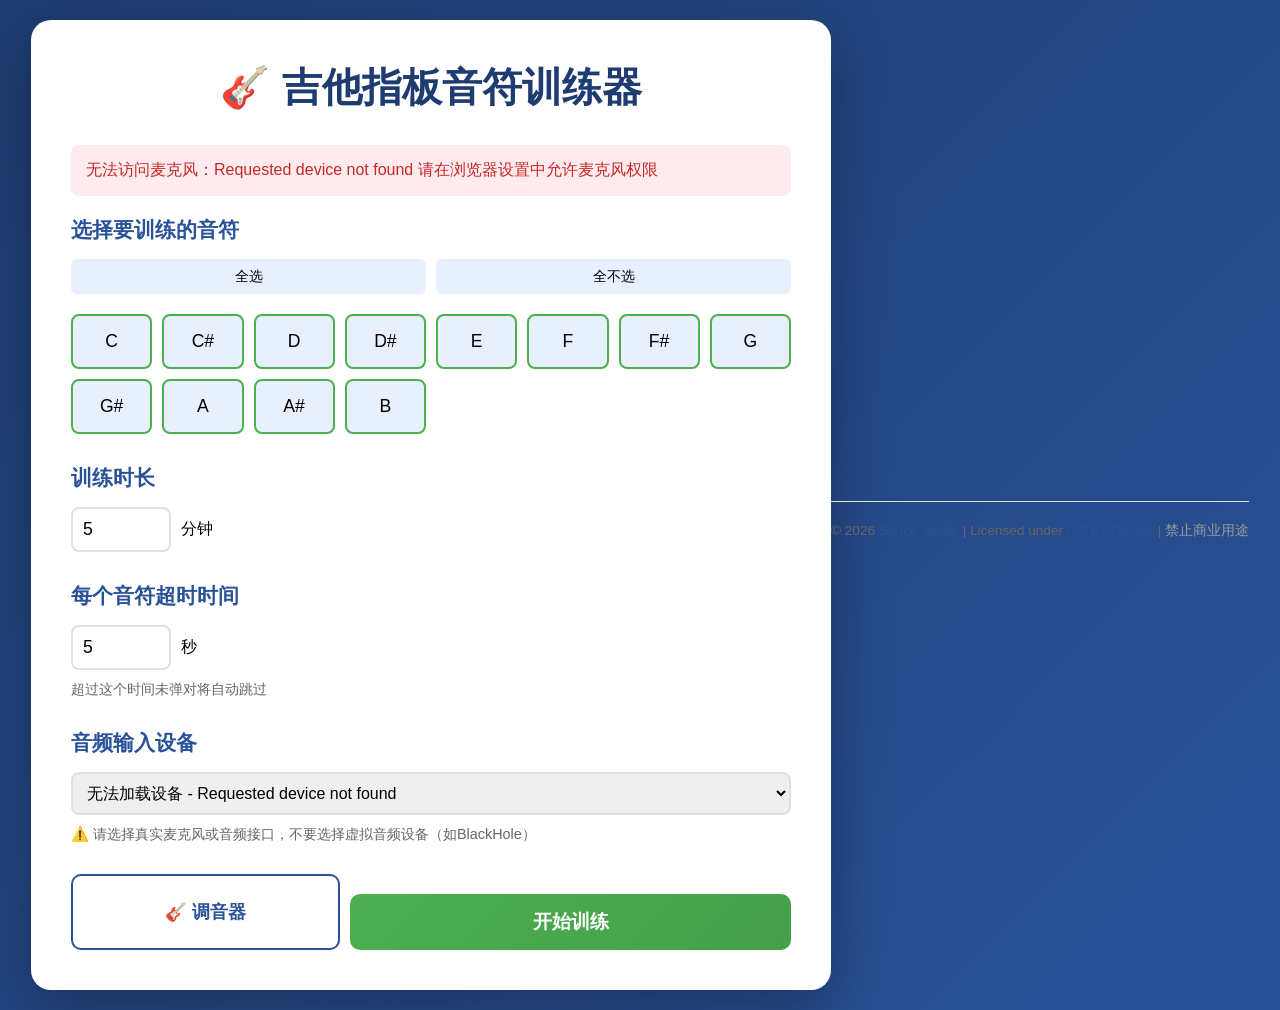
==== commit 5d7931be: "Add copyright protection (CC BY-NC 4.0) - Add LICENSE file with CC BY-NC 4.0 terms - Update README w" ====
--- a/index.html
+++ b/index.html
@@ -1,4 +1,16 @@
 <!DOCTYPE html>
+<!--
+  🎸 吉他指板音符训练器 | Guitar Fretboard Note Trainer
+  
+  Copyright (c) 2026 Sauce-amide
+  Licensed under CC BY-NC 4.0 (Attribution-NonCommercial)
+  
+  ✅ 允许：学习、研究、个人使用
+  ❌ 禁止：商业用途、付费服务、盈利目的
+  
+  商业许可请联系：https://github.com/Sauce-amide/guitar-trainer
+  完整许可：https://creativecommons.org/licenses/by-nc/4.0/
+-->
 <html lang="zh-CN">
 <head>
     <meta charset="UTF-8">
@@ -533,6 +545,24 @@
         .btn-secondary:hover {
             background: #f0f0f0;
             transform: translateY(-2px);
+        }
+
+        .copyright-footer {
+            text-align: center;
+            margin-top: 30px;
+            padding-top: 20px;
+            border-top: 1px solid #e0e0e0;
+            color: #666;
+            font-size: 0.85em;
+        }
+
+        .copyright-footer a {
+            color: #2a5298;
+            text-decoration: none;
+        }
+
+        .copyright-footer a:hover {
+            text-decoration: underline;
         }
     </style>
 </head>
@@ -673,6 +703,14 @@
                 </div>
                 <button class="btn-primary" onclick="resetTraining()">再来一次</button>
             </div>
+        </div>
+        </div>
+
+        <!-- Copyright Footer -->
+        <div class="copyright-footer">
+            © 2026 <a href="https://github.com/Sauce-amide/guitar-trainer" target="_blank">Sauce-amide</a> | 
+            Licensed under <a href="https://creativecommons.org/licenses/by-nc/4.0/" target="_blank">CC BY-NC 4.0</a> | 
+            <span style="color: #999;">禁止商业用途</span>
         </div>
     </div>
 
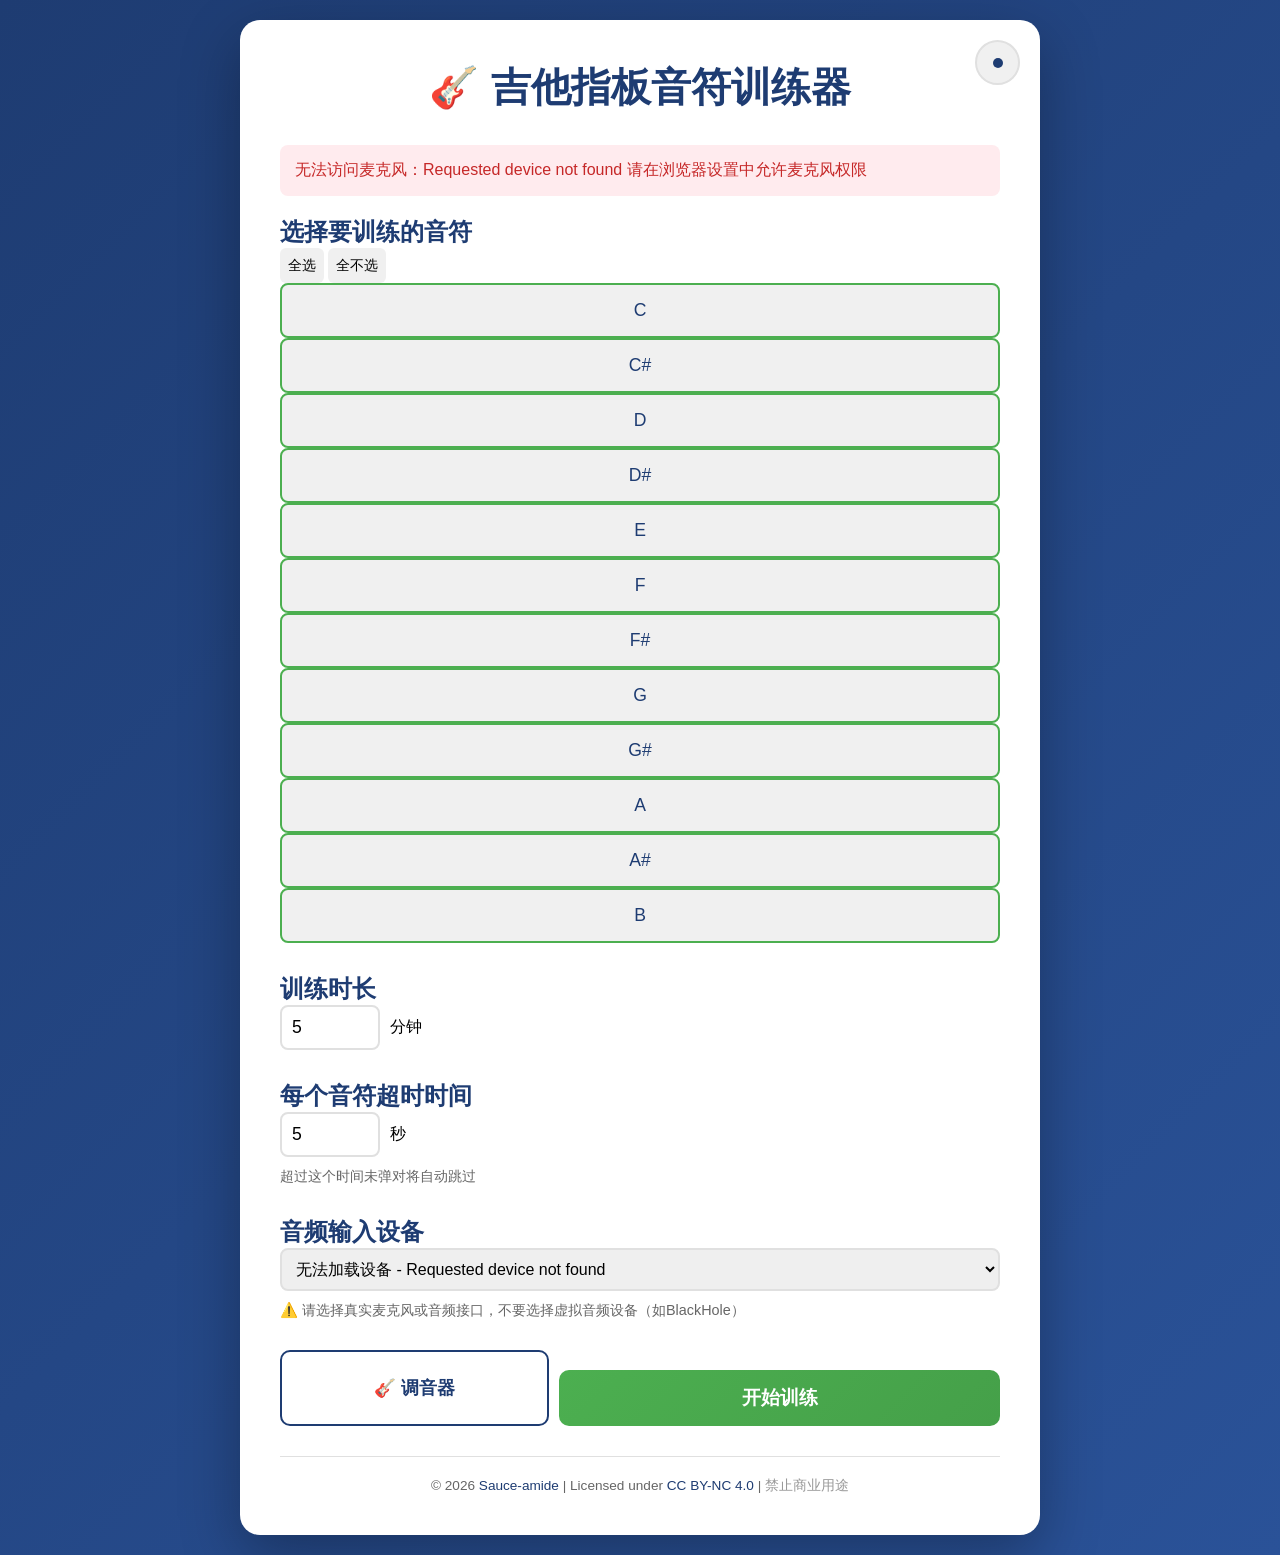
==== commit 0c2e0171: "添加深色模式、移动端优化和布局修复 新增功能: - 深色模式切换按钮，支持localStorage持久化 - 系统主题偏好检测 - CSS变量架构实现主题切换 - 调音器页面响应式布局（600px以下" ====
--- a/index.html
+++ b/index.html
@@ -17,6 +17,67 @@
     <meta name="viewport" content="width=device-width, initial-scale=1.0">
     <title>吉他指板音符训练器</title>
     <style>
+        /* ==================== CSS 变量定义 ==================== */
+        :root {
+            --bg-gradient-start: #1e3c72;
+            --bg-gradient-end: #2a5298;
+            --container-bg: #ffffff;
+            --text-primary: #1e3c72;
+            --text-secondary: #666666;
+            --text-tertiary: #999999;
+            --border-color: #e0e0e0;
+            --button-hover-bg: #f0f0f0;
+            --input-bg: #ffffff;
+            --card-bg: #f5f5f5;
+            --shadow-color: rgba(0, 0, 0, 0.3);
+            --error-bg: #ffebee;
+            --error-text: #c62828;
+            --success-color: #4CAF50;
+            --warning-color: #ff9800;
+            --danger-color: #f44336;
+        }
+        
+        /* 深色模式 */
+        body.dark-mode {
+            --bg-gradient-start: #0d1b2a;
+            --bg-gradient-end: #1b263b;
+            --container-bg: #1e2936;
+            --text-primary: #e0e6ed;
+            --text-secondary: #b0b8c1;
+            --text-tertiary: #8892a0;
+            --border-color: #2d3a4a;
+            --button-hover-bg: #2a3847;
+            --input-bg: #252f3d;
+            --card-bg: #252f3d;
+            --shadow-color: rgba(0, 0, 0, 0.6);
+            --error-bg: #3a1f1f;
+            --error-text: #ff6b6b;
+        }
+
+        /* 深色模式样式覆盖 */
+        body.dark-mode input,
+        body.dark-mode select,
+        body.dark-mode button:not(.theme-toggle) {
+            background: var(--input-bg);
+            color: var(--text-primary);
+            border-color: var(--border-color);
+        }
+        
+        body.dark-mode .note-checkbox:hover,
+        body.dark-mode .btn-secondary:hover {
+            background: var(--button-hover-bg);
+        }
+        
+        body.dark-mode .error-message {
+            background: var(--error-bg);
+            color: var(--error-text);
+        }
+        
+        body.dark-mode .copyright-footer {
+            border-top-color: var(--border-color);
+            color: var(--text-secondary);
+        }
+
         * {
             margin: 0;
             padding: 0;
@@ -25,28 +86,32 @@
 
         body {
             font-family: -apple-system, BlinkMacSystemFont, "Segoe UI", Roboto, sans-serif;
-            background: linear-gradient(135deg, #1e3c72 0%, #2a5298 100%);
+            background: linear-gradient(135deg, var(--bg-gradient-start) 0%, var(--bg-gradient-end) 100%);
             min-height: 100vh;
             display: flex;
             justify-content: center;
             align-items: center;
             padding: 20px;
+            transition: background 0.3s ease;
         }
 
         .container {
-            background: white;
+            background: var(--container-bg);
             border-radius: 20px;
-            box-shadow: 0 20px 60px rgba(0, 0, 0, 0.3);
+            box-shadow: 0 20px 60px var(--shadow-color);
             padding: 40px;
             max-width: 800px;
             width: 100%;
+            position: relative;
+            transition: background 0.3s ease, box-shadow 0.3s ease;
         }
 
         h1 {
             text-align: center;
-            color: #1e3c72;
+            color: var(--text-primary);
             margin-bottom: 30px;
             font-size: 2.5em;
+            transition: color 0.3s ease;
         }
 
         .screen {
@@ -68,8 +133,8 @@
             margin-bottom: 30px;
         }
 
-        .setup-section h2 {
-            color: #2a5298;
+        h2 { color: var(--text-primary); transition: color 0.3s ease; }
+            color: var(--text-primary);
             margin-bottom: 15px;
             font-size: 1.3em;
         }
@@ -86,22 +151,33 @@
             align-items: center;
             justify-content: center;
             padding: 15px;
-            background: #f5f5f5;
+            background: var(--card-bg);
             border-radius: 8px;
             cursor: pointer;
             transition: all 0.2s;
             border: 2px solid transparent;
             user-select: none;
         }
+            display: flex;
+            align-items: center;
+            justify-content: center;
+            padding: 15px;
+            background: var(--card-bg);
+            border-radius: 8px;
+            cursor: pointer;
+            transition: all 0.2s;
+            border: 2px solid transparent;
+            user-select: none;
+        }
 
         .note-checkbox:hover {
-            background: #e8f0fe;
-            border-color: #2a5298;
+            background: var(--button-hover-bg);
+            border-color: var(--text-primary);
         }
 
         .note-checkbox.checked {
-            background: #e8f0fe;
-            border-color: #4CAF50;
+            background: var(--button-hover-bg);
+            border-color: var(--success-color);
         }
 
         .note-checkbox input {
@@ -112,6 +188,11 @@
             cursor: pointer;
             font-weight: 500;
             font-size: 1.1em;
+            color: var(--text-primary);
+        }
+            cursor: pointer;
+            font-weight: 500;
+            font-size: 1.1em;
         }
 
         .quick-actions {
@@ -123,7 +204,7 @@
         .quick-actions button {
             flex: 1;
             padding: 8px;
-            background: #e8f0fe;
+            background: var(--button-hover-bg);
             border: none;
             border-radius: 6px;
             cursor: pointer;
@@ -131,7 +212,7 @@
         }
 
         .quick-actions button:hover {
-            background: #d2e3fc;
+            background: var(--card-bg);
         }
 
         .timer-input {
@@ -143,7 +224,7 @@
         .timer-input input {
             width: 100px;
             padding: 10px;
-            border: 2px solid #e0e0e0;
+            border: 2px solid var(--border-color);
             border-radius: 8px;
             font-size: 1.1em;
         }
@@ -167,7 +248,7 @@
         }
 
         .btn-primary:disabled {
-            background: #ccc;
+            background: var(--button-hover-bg);
             cursor: not-allowed;
             transform: none;
         }
@@ -182,13 +263,13 @@
 
         .timer-display {
             font-size: 1.5em;
-            color: #2a5298;
+            color: var(--text-primary);
             font-weight: bold;
         }
 
         .progress {
             font-size: 1.2em;
-            color: #666;
+            color: var(--text-secondary);
         }
 
         .note-display {
@@ -199,23 +280,23 @@
         .target-note {
             font-size: 8em;
             font-weight: bold;
-            color: #1e3c72;
+            color: var(--text-primary);
             margin-bottom: 20px;
             text-shadow: 2px 2px 4px rgba(0,0,0,0.1);
         }
 
         .detected-note {
             font-size: 2em;
-            color: #666;
+            color: var(--text-secondary);
             min-height: 2.5em;
         }
 
         .detected-note.close {
-            color: #ff9800;
+            color: var(--warning-color);
         }
 
         .detected-note.correct {
-            color: #4CAF50;
+            color: var(--success-color);
             animation: pulse 0.3s ease-in-out;
         }
 
@@ -228,7 +309,7 @@
         .note-timeout-bar {
             width: 100%;
             height: 8px;
-            background: #e0e0e0;
+            background: var(--border-color);
             border-radius: 4px;
             overflow: hidden;
             margin-top: 15px;
@@ -247,7 +328,7 @@
         }
 
         .timeout-progress.danger {
-            background: #F44336;
+            background: var(--danger-color);
         }
 
         .mic-indicator {
@@ -258,16 +339,16 @@
         .waveform-canvas {
             width: 100%;
             height: 150px;
-            background: #f5f5f5;
+            background: var(--card-bg);
             border-radius: 10px;
-            border: 2px solid #e0e0e0;
+            border: 2px solid var(--border-color);
             display: block;
         }
 
         .frequency-display {
             text-align: center;
             margin-top: 10px;
-            color: #666;
+            color: var(--text-secondary);
             font-size: 0.9em;
             font-family: monospace;
         }
@@ -289,12 +370,12 @@
         }
 
         .btn-pause {
-            background: #ff9800;
+            background: var(--warning-color);
             color: white;
         }
 
         .btn-stop {
-            background: #f44336;
+            background: var(--danger-color);
             color: white;
         }
 
@@ -304,7 +385,7 @@
         }
 
         .results h2 {
-            color: #4CAF50;
+            color: var(--success-color);
             font-size: 2.5em;
             margin-bottom: 30px;
         }
@@ -318,19 +399,19 @@
 
         .stat-item {
             padding: 20px;
-            background: #f5f5f5;
+            background: var(--card-bg);
             border-radius: 12px;
         }
 
         .stat-value {
             font-size: 2.5em;
             font-weight: bold;
-            color: #1e3c72;
+            color: var(--text-primary);
             margin-bottom: 5px;
         }
 
         .stat-label {
-            color: #666;
+            color: var(--text-secondary);
             font-size: 0.9em;
         }
 
@@ -363,12 +444,12 @@
         }
 
         .tuner-header h2 {
-            color: #1e3c72;
+            color: var(--text-primary);
             margin-bottom: 10px;
         }
 
         .tuner-instruction {
-            color: #666;
+            color: var(--text-secondary);
             font-size: 0.95em;
         }
 
@@ -381,13 +462,13 @@
 
         .string-btn {
             padding: 15px 10px;
-            border: 2px solid #e0e0e0;
+            border: 2px solid var(--border-color);
             border-radius: 10px;
             background: white;
             cursor: pointer;
             font-size: 1.1em;
             font-weight: bold;
-            color: #1e3c72;
+            color: var(--text-primary);
             transition: all 0.2s;
             text-align: center;
             line-height: 1.4;
@@ -397,12 +478,12 @@
             display: block;
             font-size: 0.7em;
             font-weight: normal;
-            color: #999;
+            color: var(--text-tertiary);
             margin-top: 5px;
         }
 
         .string-btn:hover {
-            background: #f0f0f0;
+            background: var(--button-hover-bg);
             transform: translateY(-2px);
         }
 
@@ -423,7 +504,7 @@
 
         .current-frequency {
             font-size: 1.2em;
-            color: #666;
+            color: var(--text-secondary);
             margin-bottom: 10px;
             font-family: monospace;
         }
@@ -431,7 +512,7 @@
         .current-note {
             font-size: 4em;
             font-weight: bold;
-            color: #1e3c72;
+            color: var(--text-primary);
             margin: 20px 0;
         }
 
@@ -443,15 +524,15 @@
         }
 
         .cents-deviation.flat {
-            color: #f44336;
+            color: var(--danger-color);
         }
 
         .cents-deviation.sharp {
-            color: #ff9800;
+            color: var(--warning-color);
         }
 
         .cents-deviation.in-tune {
-            color: #4CAF50;
+            color: var(--success-color);
         }
 
         .tuning-indicator {
@@ -490,7 +571,7 @@
             left: 50%;
             width: 4px;
             height: 100px;
-            background: #333;
+            background: var(--text-primary);
             transform: translateX(-50%);
             transition: left 0.1s ease-out;
             border-radius: 2px;
@@ -507,7 +588,7 @@
             height: 0;
             border-left: 8px solid transparent;
             border-right: 8px solid transparent;
-            border-top: 12px solid #333;
+            border-top: 12px solid var(--text-primary);
         }
 
         .tuning-status {
@@ -532,10 +613,10 @@
 
         .btn-secondary {
             padding: 15px 30px;
-            border: 2px solid #2a5298;
+            border: 2px solid var(--text-primary);
             border-radius: 10px;
-            background: white;
-            color: #2a5298;
+            background: var(--container-bg);
+            color: var(--text-primary);
             font-size: 1.1em;
             font-weight: 600;
             cursor: pointer;
@@ -543,21 +624,85 @@
         }
 
         .btn-secondary:hover {
-            background: #f0f0f0;
+            background: var(--button-hover-bg);
             transform: translateY(-2px);
         }
 
+
+        /* ==================== 主题切换按钮 ==================== */
+        .theme-toggle {
+            position: absolute;
+            top: 20px;
+            right: 20px;
+            background: var(--button-hover-bg);
+            border: 2px solid var(--border-color);
+            border-radius: 50%;
+            width: 45px;
+            height: 45px;
+            cursor: pointer;
+            display: flex;
+            align-items: center;
+            justify-content: center;
+            transition: all 0.3s ease;
+            z-index: 1000;
+        }
+        
+        .theme-toggle:hover {
+            transform: scale(1.1);
+            border-color: var(--text-primary);
+        }
+        
+        .theme-toggle svg {
+            width: 24px;
+            height: 24px;
+            fill: var(--text-primary);
+            transition: transform 0.3s ease;
+        }
+        
+        .theme-toggle:hover svg {
+            transform: rotate(20deg);
+        }
+        
+        body.dark-mode .sun-icon { display: none; }
+        body:not(.dark-mode) .moon-icon { display: none; }
+
+        /* ==================== 移动端响应式 ==================== */
+        @media (max-width: 600px) {
+            .string-selector {
+                grid-template-columns: repeat(3, 1fr);
+                gap: 8px;
+            }
+            
+            .string-btn {
+                padding: 12px 8px;
+                font-size: 1em;
+            }
+            
+            h1 {
+                font-size: 1.8em;
+            }
+            
+            .container {
+                padding: 20px;
+            }
+        }
+        
+        @media (max-width: 400px) {
+            .string-selector {
+                grid-template-columns: repeat(2, 1fr);
+            }
+        }
         .copyright-footer {
             text-align: center;
             margin-top: 30px;
             padding-top: 20px;
-            border-top: 1px solid #e0e0e0;
-            color: #666;
+            border-top: 1px solid var(--border-color);
+            color: var(--text-secondary);
             font-size: 0.85em;
         }
 
         .copyright-footer a {
-            color: #2a5298;
+            color: var(--text-primary);
             text-decoration: none;
         }
 
@@ -569,6 +714,24 @@
 <body>
     <div class="container">
         <h1>🎸 吉他指板音符训练器</h1>
+        
+        <!-- Theme Toggle Button -->
+        <button class="theme-toggle" id="themeToggle" aria-label="Toggle dark mode" title="切换深色模式">
+            <svg class="sun-icon" xmlns="http://www.w3.org/2000/svg" viewBox="0 0 24 24">
+                <circle cx="12" cy="12" r="5"/>
+                <line x1="12" y1="1" x2="12" y2="3"/>
+                <line x1="12" y1="21" x2="12" y2="23"/>
+                <line x1="4.22" y1="4.22" x2="5.64" y2="5.64"/>
+                <line x1="18.36" y1="18.36" x2="19.78" y2="19.78"/>
+                <line x1="1" y1="12" x2="3" y2="12"/>
+                <line x1="21" y1="12" x2="23" y2="12"/>
+                <line x1="4.22" y1="19.78" x2="5.64" y2="18.36"/>
+                <line x1="18.36" y1="5.64" x2="19.78" y2="4.22"/>
+            </svg>
+            <svg class="moon-icon" xmlns="http://www.w3.org/2000/svg" viewBox="0 0 24 24">
+                <path d="M21 12.79A9 9 0 1 1 11.21 3 7 7 0 0 0 21 12.79z"/>
+            </svg>
+        </button>
 
         <div class="error-message" id="errorMessage"></div>
 
@@ -597,15 +760,15 @@
                     <input type="number" id="noteTimeoutInput" value="5" min="1" max="30">
                     <span>秒</span>
                 </div>
-                <p style="margin-top: 10px; color: #666; font-size: 0.9em;">超过这个时间未弹对将自动跳过</p>
+                <p style="margin-top: 10px; color: var(--text-secondary); font-size: 0.9em;">超过这个时间未弹对将自动跳过</p>
             </div>
 
             <div class="setup-section">
                 <h2>音频输入设备</h2>
-                <select id="audioDeviceSelect" style="width: 100%; padding: 10px; border: 2px solid #e0e0e0; border-radius: 8px; font-size: 1em;">
+                <select id="audioDeviceSelect" style="width: 100%; padding: 10px; border: 2px solid var(--border-color); border-radius: 8px; font-size: 1em;">
                     <option value="">加载中...</option>
                 </select>
-                <p style="margin-top: 10px; color: #666; font-size: 0.9em;">⚠️ 请选择真实麦克风或音频接口，不要选择虚拟音频设备（如BlackHole）</p>
+                <p style="margin-top: 10px; color: var(--text-secondary); font-size: 0.9em;">⚠️ 请选择真实麦克风或音频接口，不要选择虚拟音频设备（如BlackHole）</p>
             </div>
 
             <div style="display: flex; gap: 10px;">
@@ -704,13 +867,12 @@
                 <button class="btn-primary" onclick="resetTraining()">再来一次</button>
             </div>
         </div>
-        </div>
 
         <!-- Copyright Footer -->
         <div class="copyright-footer">
             © 2026 <a href="https://github.com/Sauce-amide/guitar-trainer" target="_blank">Sauce-amide</a> | 
             Licensed under <a href="https://creativecommons.org/licenses/by-nc/4.0/" target="_blank">CC BY-NC 4.0</a> | 
-            <span style="color: #999;">禁止商业用途</span>
+            <span style="color: var(--text-tertiary);">禁止商业用途</span>
         </div>
     </div>
 
@@ -764,8 +926,41 @@
         let noteTimeout = 5;             // 每个音符的超时时间 (秒)
         let noteStartTime = 0;           // 当前音符开始时间
         let noteTimeoutInterval = null;  // 超时计时器
+
+        // ==================== 深色模式 ==================== 
+        function initTheme() {
+            const savedTheme = localStorage.getItem('theme');
+            const systemPrefersDark = window.matchMedia('(prefers-color-scheme: dark)').matches;
+            const theme = savedTheme || (systemPrefersDark ? 'dark' : 'light');
+            
+            if (theme === 'dark') {
+                document.body.classList.add('dark-mode');
+            }
+            
+            const toggleBtn = document.getElementById('themeToggle');
+            if (toggleBtn) {
+                toggleBtn.addEventListener('click', toggleTheme);
+            }
+            
+            // Listen for system preference changes
+            window.matchMedia('(prefers-color-scheme: dark)').addEventListener('change', (e) => {
+                if (!localStorage.getItem('theme')) {
+                    if (e.matches) {
+                        document.body.classList.add('dark-mode');
+                    } else {
+                        document.body.classList.remove('dark-mode');
+                    }
+                }
+            });
+        }
+        
+        function toggleTheme() {
+            const isDark = document.body.classList.toggle('dark-mode');
+            localStorage.setItem('theme', isDark ? 'dark' : 'light');
+        }
         // Initialize
         function init() {
+            initTheme();  // Initialize dark mode
             loadSettings();
             createNoteCheckboxes();
             loadAudioDevices();
@@ -1049,7 +1244,7 @@
             // Detect pitch
             const frequency = autoCorrelate(buffer, audioContext.sampleRate);
             
-            if (frequency > 0 && volume > 0.003) {
+            if (frequency > 0 && volume > 0.0005) {
                 const note = frequencyToNote(frequency);
                 updateFrequencyDisplay(frequency, note, volume);
                 updateDetectedNote(note, frequency);
@@ -1069,20 +1264,23 @@
             const width = canvas.width;
             const height = canvas.height;
             
-            // Clear canvas
-            ctx.fillStyle = '#f5f5f5';
+            // Clear canvas - use CSS variable
+            const bgColor = getComputedStyle(document.documentElement).getPropertyValue('--card-bg').trim();
+            ctx.fillStyle = bgColor;
             ctx.fillRect(0, 0, width, height);
             
-            // Draw center line
-            ctx.strokeStyle = '#e0e0e0';
+            // Draw center line - use CSS variable
+            const borderColor = getComputedStyle(document.documentElement).getPropertyValue('--border-color').trim();
+            ctx.strokeStyle = borderColor;
             ctx.lineWidth = 1;
             ctx.beginPath();
             ctx.moveTo(0, height / 2);
             ctx.lineTo(width, height / 2);
             ctx.stroke();
             
-            // Draw waveform
-            ctx.strokeStyle = '#2a5298';
+            // Draw waveform - use CSS variable
+            const primaryColor = getComputedStyle(document.documentElement).getPropertyValue('--text-primary').trim();
+            ctx.strokeStyle = primaryColor;
             ctx.lineWidth = 2;
             ctx.beginPath();
             
@@ -1107,7 +1305,8 @@
             // 添加调试信息 - 显示波形统计
             const rms = Math.sqrt(buffer.reduce((sum, val) => sum + val * val, 0) / buffer.length);
             const peak = Math.max(...Array.from(buffer).map(Math.abs));
-            ctx.fillStyle = '#666';
+            const textColor = getComputedStyle(document.documentElement).getPropertyValue('--text-secondary').trim();
+            ctx.fillStyle = textColor;
             ctx.font = '12px monospace';
             ctx.fillText(`RMS: ${(rms * 100).toFixed(2)}% | Peak: ${(peak * 100).toFixed(2)}%`, 10, 20);
         }
@@ -1116,13 +1315,13 @@
             const display = document.getElementById('frequencyDisplay');
             if (frequency > 0) {
                 display.textContent = `频率: ${frequency.toFixed(2)} Hz | 音符: ${note} | 音量: ${(volume * 100).toFixed(1)}%`;
-                display.style.color = '#2a5298';
-            } else if (volume > 0.005) {
+                display.style.color = 'var(--text-primary)';
+            } else if (volume > 0.001) {
                 display.textContent = `音量: ${(volume * 100).toFixed(1)}% | 音量太小或频率不明确`;
-                display.style.color = '#999';
+                display.style.color = 'var(--text-tertiary)';
             } else {
                 display.textContent = '等待音频输入...';
-                display.style.color = '#999';
+                display.style.color = 'var(--text-tertiary)';
             }
         }
 
@@ -1223,8 +1422,8 @@
             }
             rms = Math.sqrt(rms / buffer.length);
             
-            // Noise gate - ignore very quiet sounds
-            if (rms < 0.003) return -1;
+            // Noise gate - ignore very quiet sounds (lowered threshold for unplugged electric guitar)
+            if (rms < 0.0005) return -1;
             
             // Use YIN algorithm for pitch detection
             return yinPitchDetection(buffer, sampleRate);
@@ -1392,7 +1591,7 @@
             // 显示超时消息
             const detectedEl = document.getElementById('detectedNote');
             detectedEl.textContent = '超时！';
-            detectedEl.style.color = '#F44336';
+            detectedEl.style.color = 'var(--danger-color)';
             
             // 等待一下然后切换到下一个音符
             setTimeout(() => {
@@ -1576,7 +1775,7 @@
             // Detect pitch
             const frequency = autoCorrelate(buffer, audioContext.sampleRate);
             
-            if (frequency > 0 && volume > 0.003) {
+            if (frequency > 0 && volume > 0.0005) {
                 updateTunerDisplay(frequency, volume);
             } else {
                 // No clear pitch detected
@@ -1585,7 +1784,7 @@
                 document.getElementById('tunerCents').textContent = '0';
                 document.getElementById('tunerCents').className = 'cents-deviation';
                 document.getElementById('tuningStatus').textContent = '等待音频输入...';
-                document.getElementById('tuningStatus').style.color = '#999';
+                document.getElementById('tuningStatus').style.color = 'var(--text-tertiary)';
             }
         }
 
@@ -1596,11 +1795,13 @@
             const height = tunerWaveformCanvas.height;
             const ctx = tunerWaveformCtx;
             
-            ctx.fillStyle = '#f5f5f5';
+            const bgColor = getComputedStyle(document.documentElement).getPropertyValue('--card-bg').trim();
+            ctx.fillStyle = bgColor;
             ctx.fillRect(0, 0, width, height);
             
             ctx.lineWidth = 2;
-            ctx.strokeStyle = '#2a5298';
+            const primaryColor = getComputedStyle(document.documentElement).getPropertyValue('--text-primary').trim();
+            ctx.strokeStyle = primaryColor;
             ctx.beginPath();
             
             const sliceWidth = width / buffer.length;
@@ -1622,7 +1823,8 @@
             ctx.stroke();
             
             // Draw center line
-            ctx.strokeStyle = '#ddd';
+            const borderColor = getComputedStyle(document.documentElement).getPropertyValue('--border-color').trim();
+            ctx.strokeStyle = borderColor;
             ctx.lineWidth = 1;
             ctx.beginPath();
             ctx.moveTo(0, height / 2);
@@ -1660,15 +1862,15 @@
             if (Math.abs(smoothedCents) <= 5) {
                 centsElement.className = 'cents-deviation in-tune';
                 statusElement.textContent = '✓ 已调准';
-                statusElement.style.color = '#4CAF50';
+                statusElement.style.color = 'var(--success-color)';
             } else if (Math.abs(smoothedCents) <= 15) {
                 centsElement.className = smoothedCents < 0 ? 'cents-deviation flat' : 'cents-deviation sharp';
                 statusElement.textContent = smoothedCents < 0 ? '↓ 偏低' : '↑ 偏高';
-                statusElement.style.color = '#ff9800';
+                statusElement.style.color = 'var(--warning-color)';
             } else {
                 centsElement.className = smoothedCents < 0 ? 'cents-deviation flat' : 'cents-deviation sharp';
                 statusElement.textContent = smoothedCents < 0 ? '↓↓ 太低' : '↑↑ 太高';
-                statusElement.style.color = '#f44336';
+                statusElement.style.color = 'var(--danger-color)';
             }
             
             // Move needle using smoothed cents (map -50 to +50 cents to 0% to 100% position)
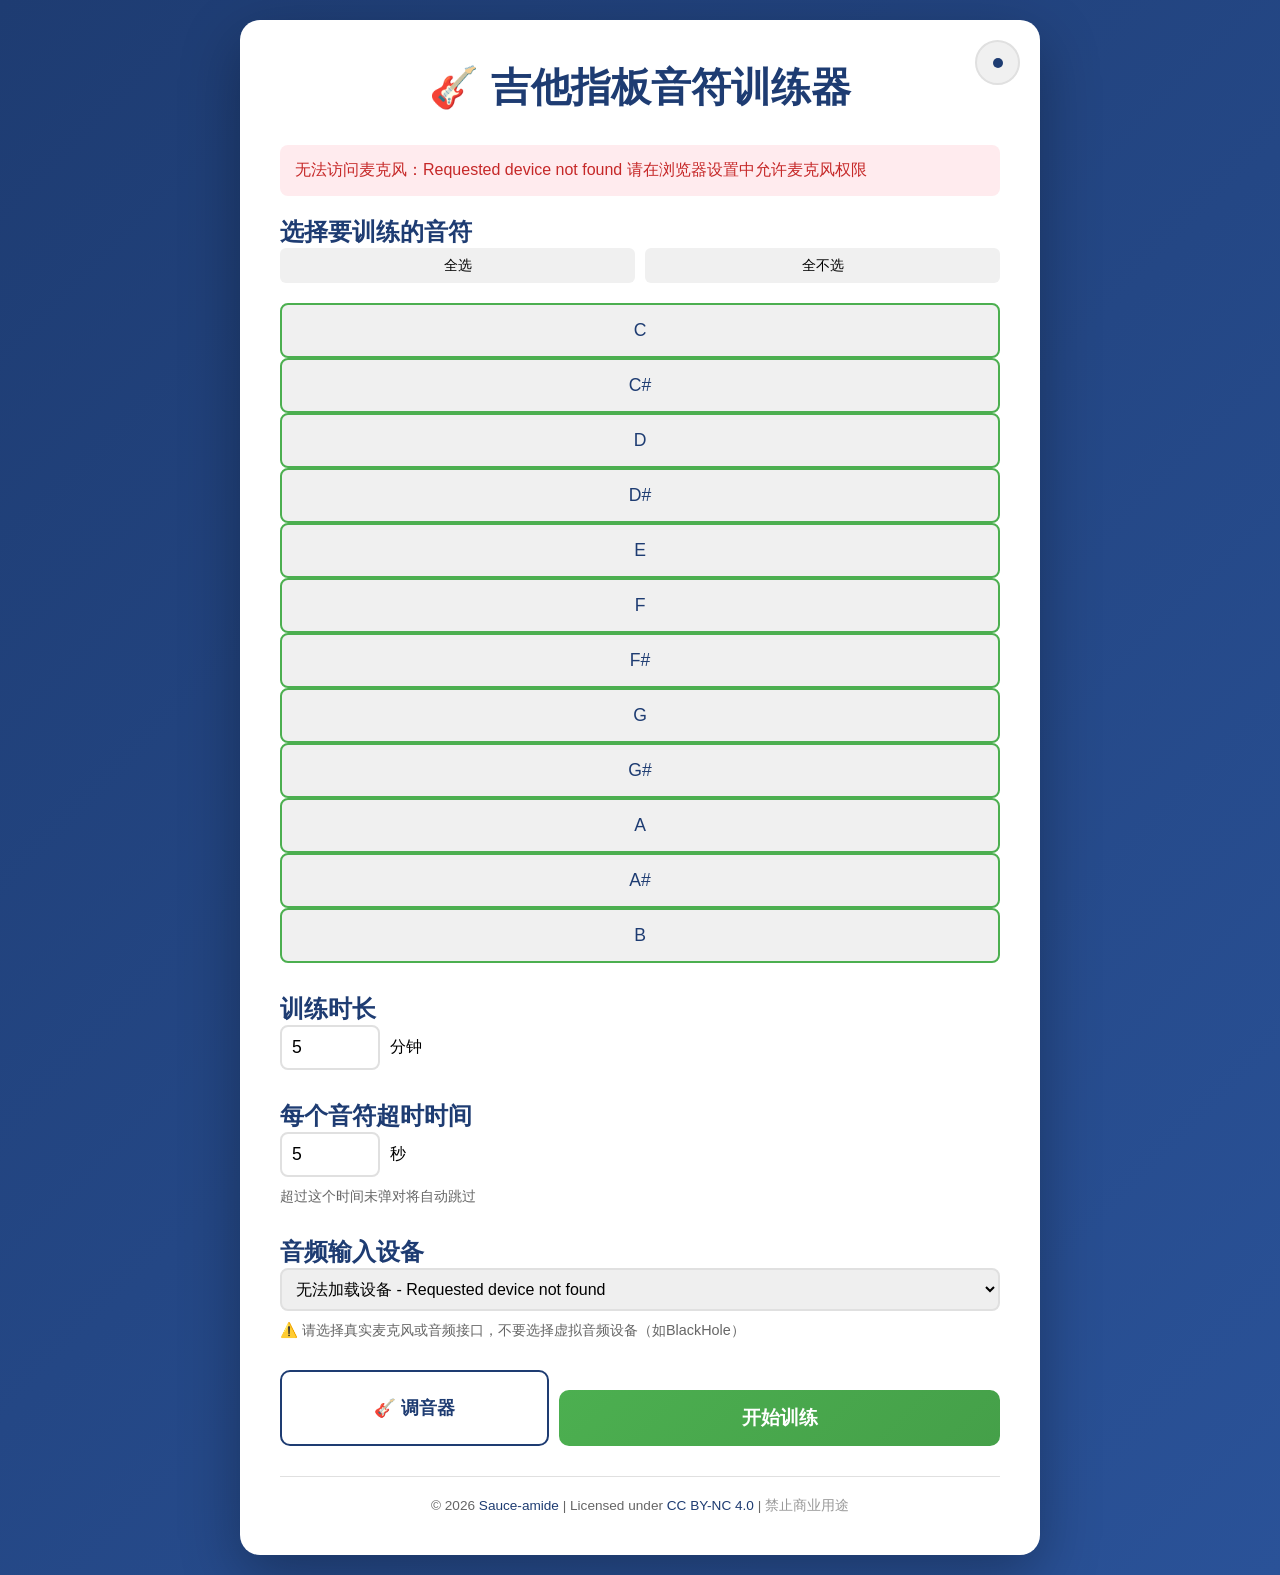
==== commit 1049cd16: "修复主页面音符选择器重复CSS导致的布局问题" ====
--- a/index.html
+++ b/index.html
@@ -158,17 +158,6 @@
             border: 2px solid transparent;
             user-select: none;
         }
-            display: flex;
-            align-items: center;
-            justify-content: center;
-            padding: 15px;
-            background: var(--card-bg);
-            border-radius: 8px;
-            cursor: pointer;
-            transition: all 0.2s;
-            border: 2px solid transparent;
-            user-select: none;
-        }
 
         .note-checkbox:hover {
             background: var(--button-hover-bg);
@@ -189,10 +178,6 @@
             font-weight: 500;
             font-size: 1.1em;
             color: var(--text-primary);
-        }
-            cursor: pointer;
-            font-weight: 500;
-            font-size: 1.1em;
         }
 
         .quick-actions {
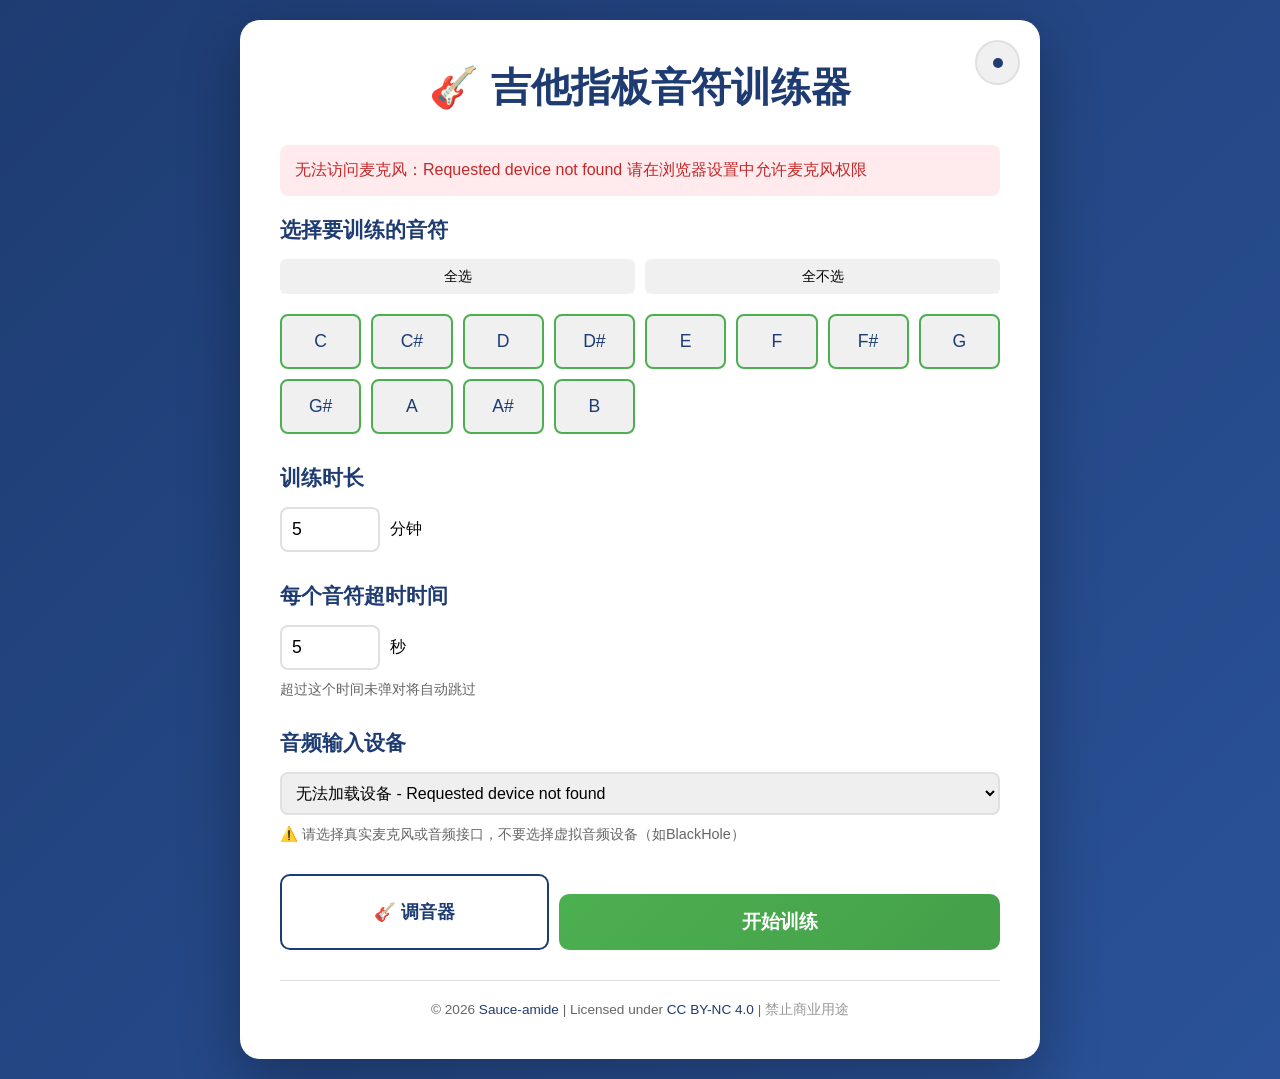
==== commit 2a0357c2: "修复h2标签CSS语法错误导致网格布局失效" ====
--- a/index.html
+++ b/index.html
@@ -133,10 +133,11 @@
             margin-bottom: 30px;
         }
 
-        h2 { color: var(--text-primary); transition: color 0.3s ease; }
+        h2 {
             color: var(--text-primary);
             margin-bottom: 15px;
             font-size: 1.3em;
+            transition: color 0.3s ease;
         }
 
         .notes-grid {
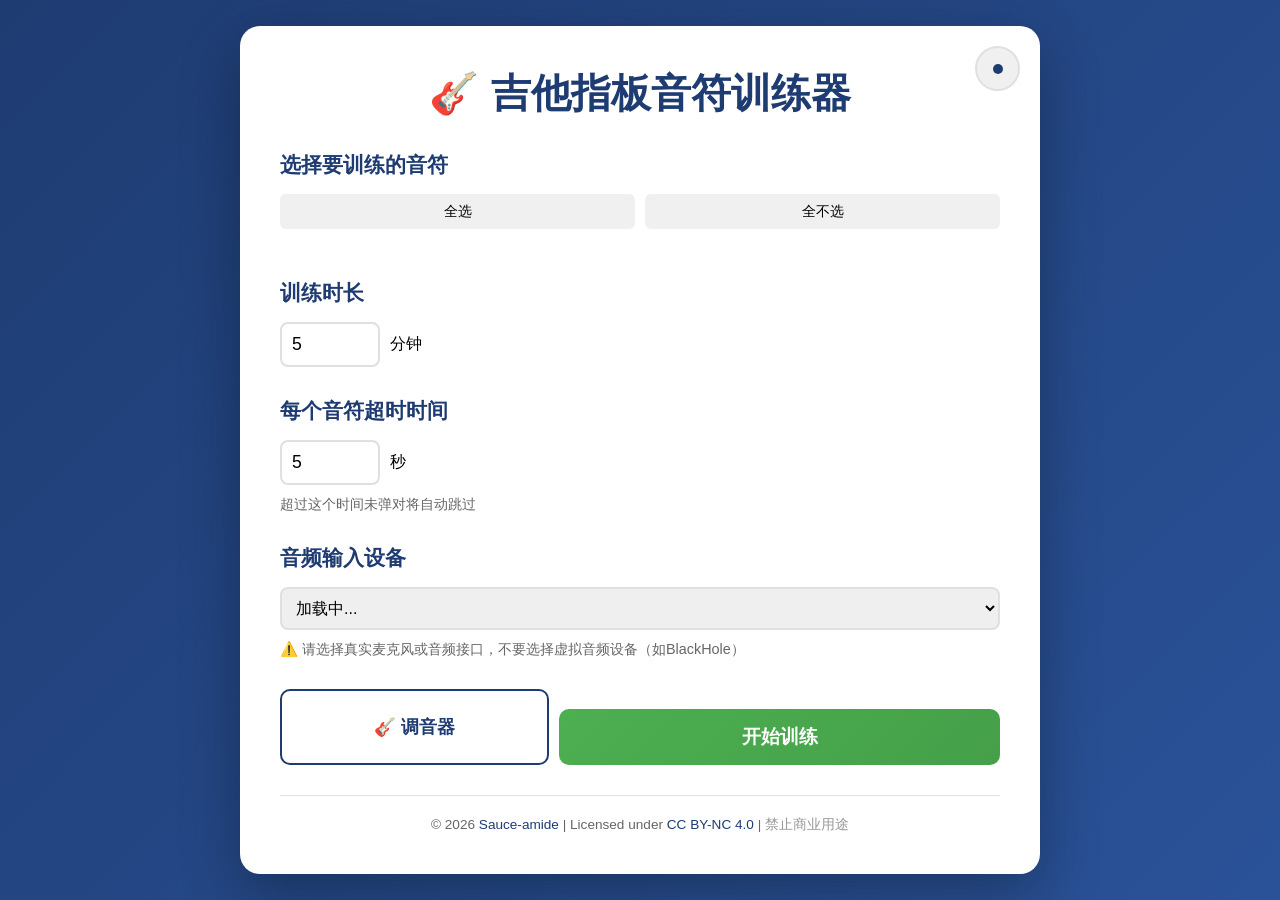
==== commit 8fcdcc5c: "添加Wake Lock功能防止训练和调音时屏幕休眠 - 使用Screen Wake Lock API防止屏幕自动关闭 - Safari 16.4+完全支持 (2023年3月发布) - 训练模式：开始训" ====
--- a/index.html
+++ b/index.html
@@ -406,8 +406,8 @@
         }
 
         @keyframes flashGreen {
-            0%, 100% { background: white; }
-            50% { background: #c8e6c9; }
+            0%, 100% { background: var(--container-bg); }
+            50% { background: var(--success-color); opacity: 0.2; }
         }
 
         .error-message {
@@ -450,7 +450,7 @@
             padding: 15px 10px;
             border: 2px solid var(--border-color);
             border-radius: 10px;
-            background: white;
+            background: var(--container-bg);
             cursor: pointer;
             font-size: 1.1em;
             font-weight: bold;
@@ -913,6 +913,59 @@
         let noteStartTime = 0;           // 当前音符开始时间
         let noteTimeoutInterval = null;  // 超时计时器
 
+        // ==================== Wake Lock (防止休眠) ====================
+        let wakeLock = null;  // Wake Lock 对象
+        let isWakeLockSupported = 'wakeLock' in navigator;  // 检测浏览器支持
+
+        // 请求 Wake Lock
+        async function requestWakeLock() {
+            if (!isWakeLockSupported) {
+                console.warn('Wake Lock API 不支持');
+                return false;
+            }
+
+            try {
+                wakeLock = await navigator.wakeLock.request('screen');
+                console.log('Wake Lock 已激活 - 屏幕将保持唤醒');
+
+                // 监听自动释放事件 (例如切换到其他标签页)
+                wakeLock.addEventListener('release', () => {
+                    console.log('Wake Lock 已释放');
+                });
+
+                return true;
+            } catch (err) {
+                console.error(`Wake Lock 请求失败: ${err.name} - ${err.message}`);
+                return false;
+            }
+        }
+
+        // 释放 Wake Lock
+        async function releaseWakeLock() {
+            if (wakeLock !== null) {
+                try {
+                    await wakeLock.release();
+                    wakeLock = null;
+                    console.log('Wake Lock 已手动释放');
+                } catch (err) {
+                    console.error('释放 Wake Lock 失败:', err);
+                }
+            }
+        }
+
+        // 当标签页重新可见时，重新获取 Wake Lock
+        document.addEventListener('visibilitychange', async () => {
+            // 只在训练或调音器激活时重新获取
+            const trainingScreen = document.getElementById('trainingScreen');
+            const tunerScreen = document.getElementById('tunerScreen');
+            const isTrainingActive = trainingScreen && trainingScreen.classList.contains('active');
+            const isTunerActive = tunerScreen && tunerScreen.classList.contains('active');
+
+            if ((isTrainingActive || isTunerActive) && document.visibilityState === 'visible') {
+                console.log('标签页重新可见，重新请求 Wake Lock');
+                await requestWakeLock();
+            }
+        });
         // ==================== 深色模式 ==================== 
         function initTheme() {
             const savedTheme = localStorage.getItem('theme');
@@ -1157,6 +1210,9 @@
                 showScreen('trainingScreen');
                 nextNote();
                 startTimer();
+                
+                // 请求 Wake Lock 防止屏幕休眠
+                await requestWakeLock();
             } catch (error) {
                 showError('无法访问麦克风：' + error.message);
             }
@@ -1251,12 +1307,12 @@
             const height = canvas.height;
             
             // Clear canvas - use CSS variable
-            const bgColor = getComputedStyle(document.documentElement).getPropertyValue('--card-bg').trim();
+            const bgColor = getComputedStyle(document.body).getPropertyValue('--card-bg').trim();
             ctx.fillStyle = bgColor;
             ctx.fillRect(0, 0, width, height);
             
             // Draw center line - use CSS variable
-            const borderColor = getComputedStyle(document.documentElement).getPropertyValue('--border-color').trim();
+            const borderColor = getComputedStyle(document.body).getPropertyValue('--border-color').trim();
             ctx.strokeStyle = borderColor;
             ctx.lineWidth = 1;
             ctx.beginPath();
@@ -1265,7 +1321,7 @@
             ctx.stroke();
             
             // Draw waveform - use CSS variable
-            const primaryColor = getComputedStyle(document.documentElement).getPropertyValue('--text-primary').trim();
+            const primaryColor = getComputedStyle(document.body).getPropertyValue('--text-primary').trim();
             ctx.strokeStyle = primaryColor;
             ctx.lineWidth = 2;
             ctx.beginPath();
@@ -1291,7 +1347,7 @@
             // 添加调试信息 - 显示波形统计
             const rms = Math.sqrt(buffer.reduce((sum, val) => sum + val * val, 0) / buffer.length);
             const peak = Math.max(...Array.from(buffer).map(Math.abs));
-            const textColor = getComputedStyle(document.documentElement).getPropertyValue('--text-secondary').trim();
+            const textColor = getComputedStyle(document.body).getPropertyValue('--text-secondary').trim();
             ctx.fillStyle = textColor;
             ctx.font = '12px monospace';
             ctx.fillText(`RMS: ${(rms * 100).toFixed(2)}% | Peak: ${(peak * 100).toFixed(2)}%`, 10, 20);
@@ -1637,7 +1693,13 @@
             isPaused = !isPaused;
             const btn = document.querySelector('.btn-pause');
             btn.textContent = isPaused ? '继续' : '暂停';
-        }
+            
+            // 暂停时释放 Wake Lock，继续时重新请求
+            if (isPaused) {
+                releaseWakeLock();
+            } else {
+                requestWakeLock();
+            }
 
         function stopTraining() {
             if (confirm('确定要结束训练吗？')) {
@@ -1664,7 +1726,9 @@
             if (audioContext) {
                 audioContext.close();
             }
-
+            
+            // 释放 Wake Lock
+            releaseWakeLock();
             showResults();
         }
 
@@ -1732,6 +1796,9 @@
                 
                 console.log('initAudioForTuner: Audio initialized, starting processing');
                 processTunerAudio();
+                
+                // 请求 Wake Lock 防止调音时屏幕休眠
+                await requestWakeLock();
             } catch (error) {
                 console.error('initAudioForTuner: Error', error);
                 alert('无法访问麦克风: ' + error.message);
@@ -1781,12 +1848,12 @@
             const height = tunerWaveformCanvas.height;
             const ctx = tunerWaveformCtx;
             
-            const bgColor = getComputedStyle(document.documentElement).getPropertyValue('--card-bg').trim();
+            const bgColor = getComputedStyle(document.body).getPropertyValue('--card-bg').trim();
             ctx.fillStyle = bgColor;
             ctx.fillRect(0, 0, width, height);
             
             ctx.lineWidth = 2;
-            const primaryColor = getComputedStyle(document.documentElement).getPropertyValue('--text-primary').trim();
+            const primaryColor = getComputedStyle(document.body).getPropertyValue('--text-primary').trim();
             ctx.strokeStyle = primaryColor;
             ctx.beginPath();
             
@@ -1809,7 +1876,7 @@
             ctx.stroke();
             
             // Draw center line
-            const borderColor = getComputedStyle(document.documentElement).getPropertyValue('--border-color').trim();
+            const borderColor = getComputedStyle(document.body).getPropertyValue('--border-color').trim();
             ctx.strokeStyle = borderColor;
             ctx.lineWidth = 1;
             ctx.beginPath();
@@ -1922,7 +1989,9 @@
                 audioContext = null;
             }
             
-            showScreen('setupScreen');
+            // 释放 Wake Lock
+            releaseWakeLock();
+            
         }
 
         function startTrainingFromTuner() {
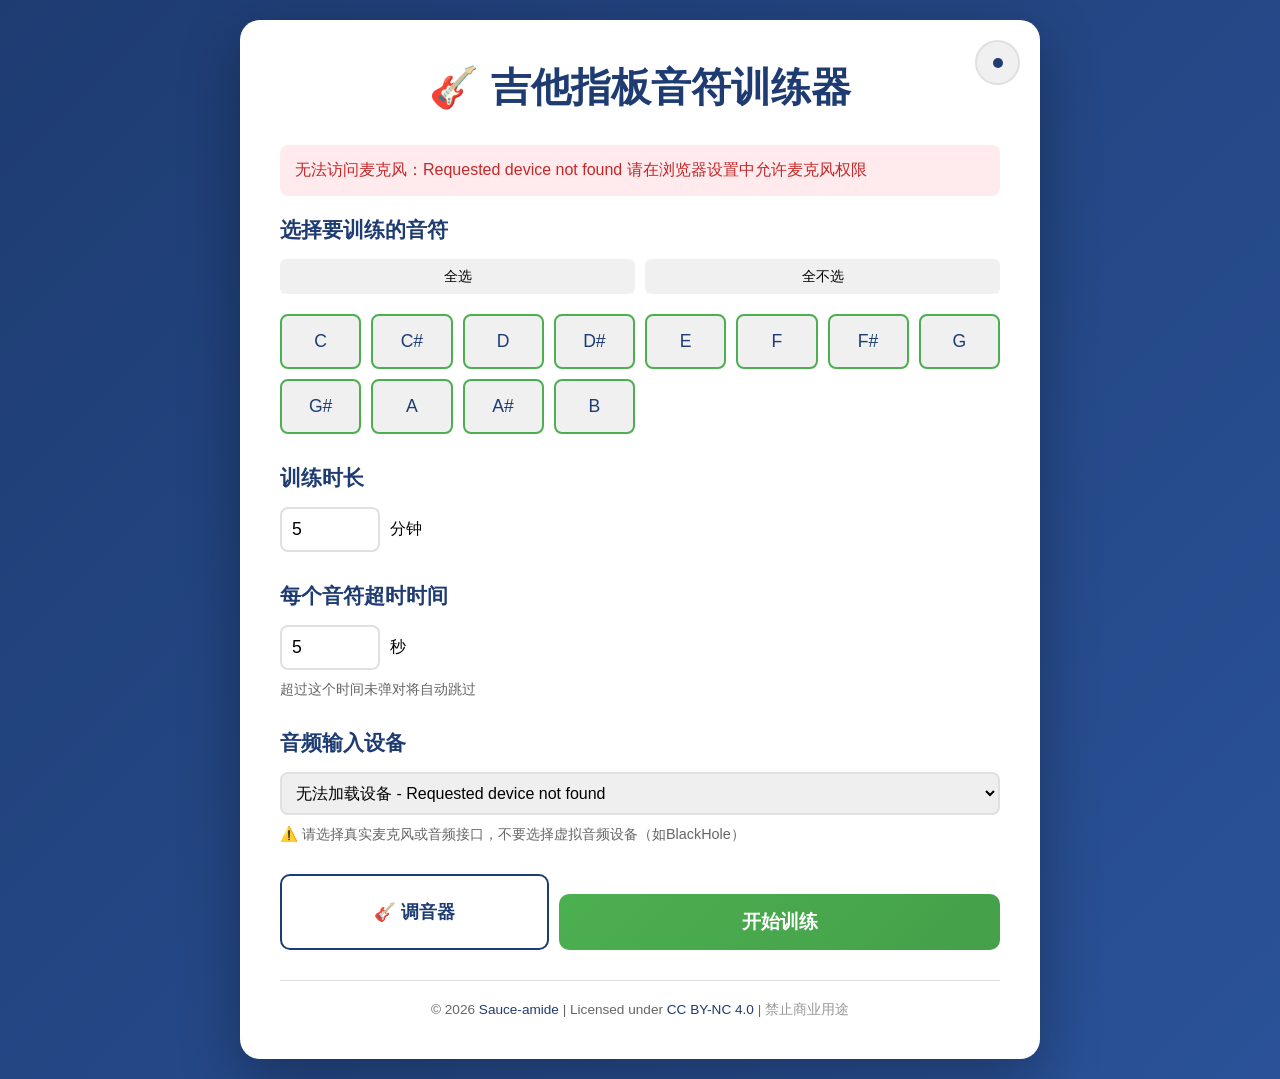
==== commit 9248be33: "修复Wake Lock导致的JavaScript加载错误和音频设备获取问题 - 将visibilitychange监听器移入init()函数内部 - 修复pauseTraining()函数缺失的闭合大" ====
--- a/index.html
+++ b/index.html
@@ -952,20 +952,6 @@
                 }
             }
         }
-
-        // 当标签页重新可见时，重新获取 Wake Lock
-        document.addEventListener('visibilitychange', async () => {
-            // 只在训练或调音器激活时重新获取
-            const trainingScreen = document.getElementById('trainingScreen');
-            const tunerScreen = document.getElementById('tunerScreen');
-            const isTrainingActive = trainingScreen && trainingScreen.classList.contains('active');
-            const isTunerActive = tunerScreen && tunerScreen.classList.contains('active');
-
-            if ((isTrainingActive || isTunerActive) && document.visibilityState === 'visible') {
-                console.log('标签页重新可见，重新请求 Wake Lock');
-                await requestWakeLock();
-            }
-        });
         // ==================== 深色模式 ==================== 
         function initTheme() {
             const savedTheme = localStorage.getItem('theme');
@@ -1003,6 +989,20 @@
             loadSettings();
             createNoteCheckboxes();
             loadAudioDevices();
+            
+            // 设置 Wake Lock 自动重新获取监听器
+            document.addEventListener('visibilitychange', async () => {
+                // 只在训练或调音器激活时重新获取
+                const trainingScreen = document.getElementById('trainingScreen');
+                const tunerScreen = document.getElementById('tunerScreen');
+                const isTrainingActive = trainingScreen && trainingScreen.classList.contains('active');
+                const isTunerActive = tunerScreen && tunerScreen.classList.contains('active');
+
+                if ((isTrainingActive || isTunerActive) && document.visibilityState === 'visible') {
+                    console.log('标签页重新可见，重新请求 Wake Lock');
+                    await requestWakeLock();
+                }
+            });
         }
 
         function createNoteCheckboxes() {
@@ -1700,7 +1700,7 @@
             } else {
                 requestWakeLock();
             }
-
+        }
         function stopTraining() {
             if (confirm('确定要结束训练吗？')) {
                 endTraining();
